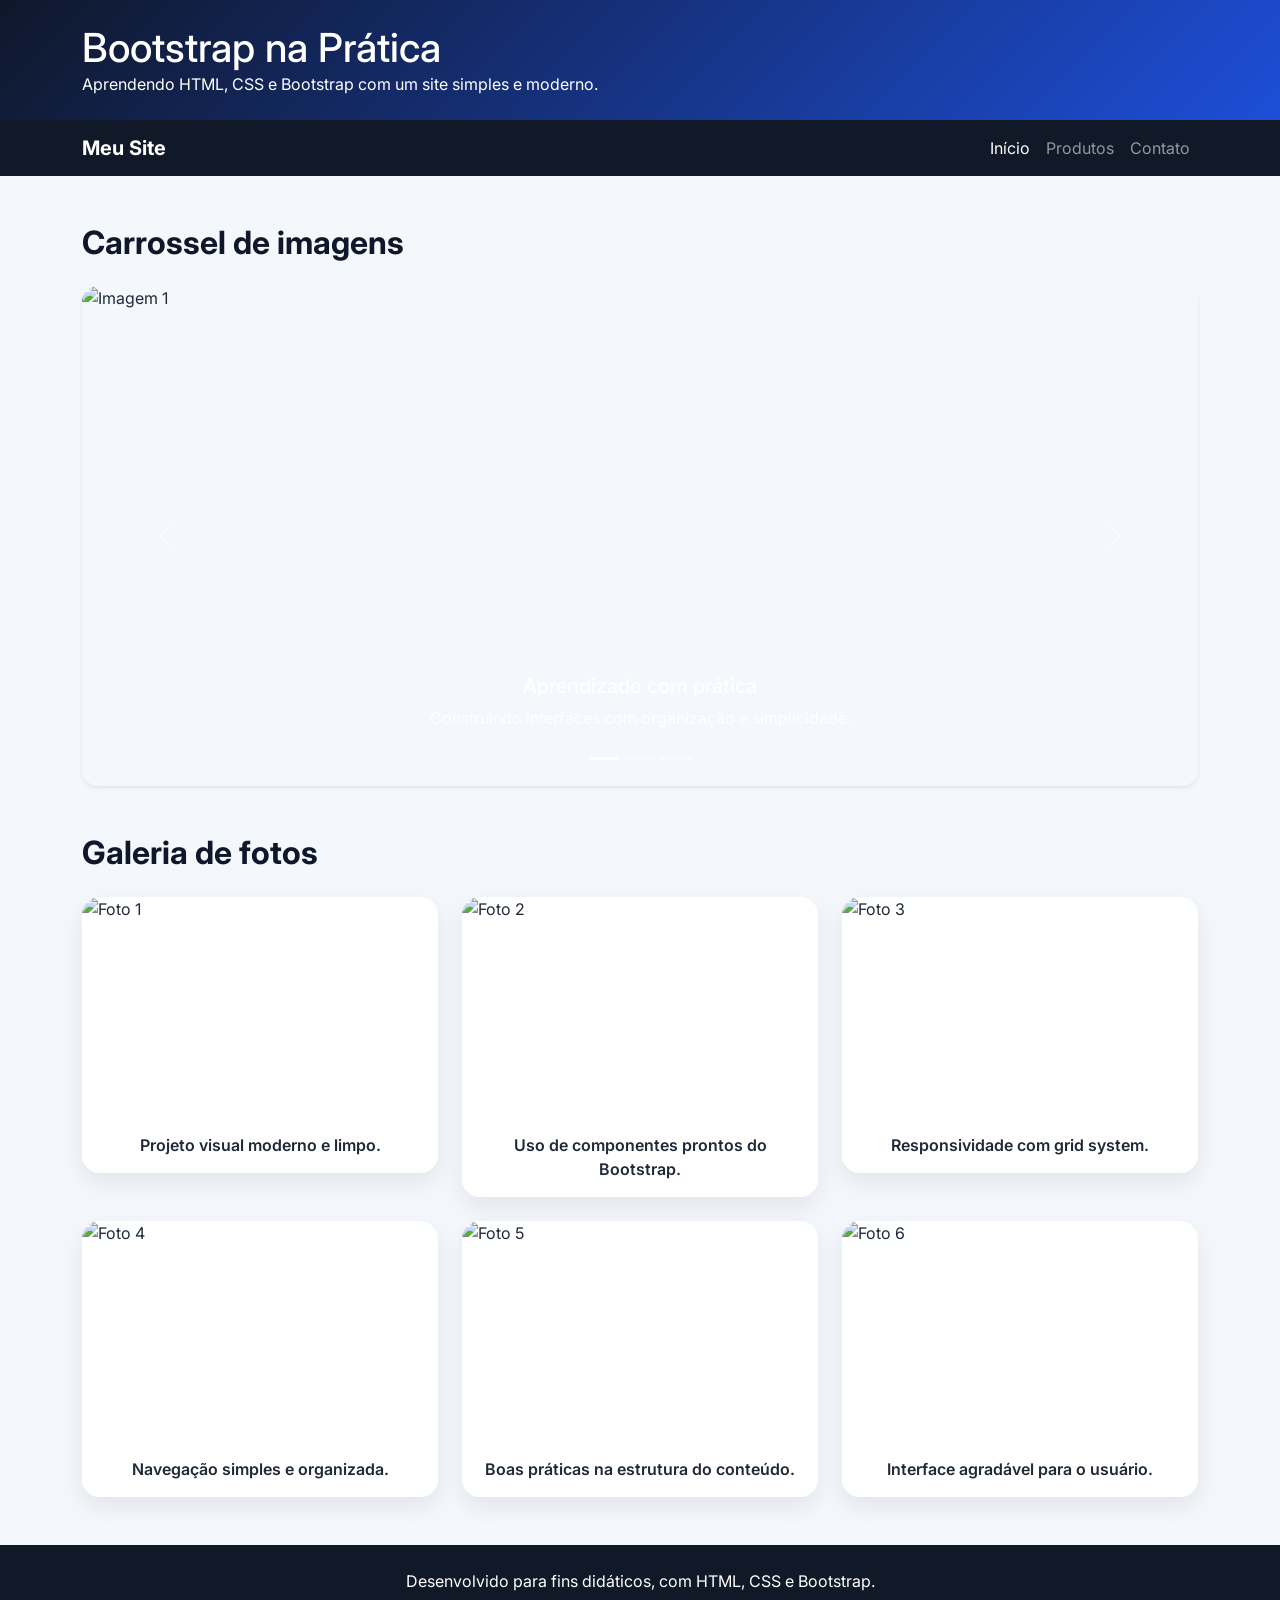
==== index.html @ 5fde9490 "Initial commit: site didático Bootstrap com 3 páginas Site introdutório de HTML/CSS/Bootstrap com: -" ====
<!DOCTYPE html>
<html lang="pt-BR">
<head>
  <meta charset="UTF-8">
  <meta name="viewport" content="width=device-width, initial-scale=1.0">
  <title>Bootstrap na Prática</title>

  <link rel="preconnect" href="https://fonts.googleapis.com">
  <link rel="preconnect" href="https://fonts.gstatic.com" crossorigin>
  <link href="https://fonts.googleapis.com/css2?family=Inter:wght@400;600;700&display=swap" rel="stylesheet">

  <link
    href="https://cdn.jsdelivr.net/npm/bootstrap@5.3.3/dist/css/bootstrap.min.css"
    rel="stylesheet"
  >

  <link rel="stylesheet" href="css/style.css">
</head>
<body>

  <header class="topo">
    <div class="container py-4">
      <h1 class="m-0">Bootstrap na Prática</h1>
      <p class="m-0">Aprendendo HTML, CSS e Bootstrap com um site simples e moderno.</p>
    </div>
  </header>

  <nav class="navbar navbar-expand-lg navbar-dark menu-principal">
    <div class="container">
      <a class="navbar-brand fw-bold" href="index.html">Meu Site</a>

      <button class="navbar-toggler" type="button" data-bs-toggle="collapse" data-bs-target="#menuNavegacao" aria-controls="menuNavegacao" aria-expanded="false" aria-label="Alternar navegação">
        <span class="navbar-toggler-icon"></span>
      </button>

      <div class="collapse navbar-collapse" id="menuNavegacao">
        <ul class="navbar-nav ms-auto">
          <li class="nav-item">
            <a class="nav-link active" href="index.html">Início</a>
          </li>
          <li class="nav-item">
            <a class="nav-link" href="produtos.html">Produtos</a>
          </li>
          <li class="nav-item">
            <a class="nav-link" href="contato.html">Contato</a>
          </li>
        </ul>
      </div>
    </div>
  </nav>

  <main class="container my-5">

    <section class="mb-5">
      <h2 class="titulo-secao mb-4">Carrossel de imagens</h2>

      <div id="carrosselPrincipal" class="carousel slide shadow-sm rounded-4 overflow-hidden" data-bs-ride="carousel">
        <div class="carousel-indicators">
          <button type="button" data-bs-target="#carrosselPrincipal" data-bs-slide-to="0" class="active" aria-current="true" aria-label="Slide 1"></button>
          <button type="button" data-bs-target="#carrosselPrincipal" data-bs-slide-to="1" aria-label="Slide 2"></button>
          <button type="button" data-bs-target="#carrosselPrincipal" data-bs-slide-to="2" aria-label="Slide 3"></button>
        </div>

        <div class="carousel-inner">
          <div class="carousel-item active">
            <img src="https://picsum.photos/id/1018/1600/600" class="d-block w-100 imagem-carrossel" alt="Imagem 1">
            <div class="carousel-caption d-none d-md-block">
              <h5>Aprendizado com prática</h5>
              <p>Construindo interfaces com organização e simplicidade.</p>
            </div>
          </div>

          <div class="carousel-item">
            <img src="https://picsum.photos/id/1015/1600/600" class="d-block w-100 imagem-carrossel" alt="Imagem 2">
            <div class="carousel-caption d-none d-md-block">
              <h5>Layout responsivo</h5>
              <p>O Bootstrap ajuda a adaptar a página a diferentes telas.</p>
            </div>
          </div>

          <div class="carousel-item">
            <img src="https://picsum.photos/id/1043/1600/600" class="d-block w-100 imagem-carrossel" alt="Imagem 3">
            <div class="carousel-caption d-none d-md-block">
              <h5>Interface moderna</h5>
              <p>Um visual bonito, simples e funcional para os alunos.</p>
            </div>
          </div>
        </div>

        <button class="carousel-control-prev" type="button" data-bs-target="#carrosselPrincipal" data-bs-slide="prev">
          <span class="carousel-control-prev-icon" aria-hidden="true"></span>
          <span class="visually-hidden">Anterior</span>
        </button>

        <button class="carousel-control-next" type="button" data-bs-target="#carrosselPrincipal" data-bs-slide="next">
          <span class="carousel-control-next-icon" aria-hidden="true"></span>
          <span class="visually-hidden">Próximo</span>
        </button>
      </div>
    </section>

    <section>
      <h2 class="titulo-secao mb-4">Galeria de fotos</h2>

      <div class="row g-4">
        <div class="col-sm-6 col-lg-4">
          <figure class="card-galeria">
            <img src="https://picsum.photos/id/1/600/400" alt="Foto 1" class="img-fluid">
            <figcaption>Projeto visual moderno e limpo.</figcaption>
          </figure>
        </div>

        <div class="col-sm-6 col-lg-4">
          <figure class="card-galeria">
            <img src="https://picsum.photos/id/10/600/400" alt="Foto 2" class="img-fluid">
            <figcaption>Uso de componentes prontos do Bootstrap.</figcaption>
          </figure>
        </div>

        <div class="col-sm-6 col-lg-4">
          <figure class="card-galeria">
            <img src="https://picsum.photos/id/60/600/400" alt="Foto 3" class="img-fluid">
            <figcaption>Responsividade com grid system.</figcaption>
          </figure>
        </div>

        <div class="col-sm-6 col-lg-4">
          <figure class="card-galeria">
            <img src="https://picsum.photos/id/100/600/400" alt="Foto 4" class="img-fluid">
            <figcaption>Navegação simples e organizada.</figcaption>
          </figure>
        </div>

        <div class="col-sm-6 col-lg-4">
          <figure class="card-galeria">
            <img src="https://picsum.photos/id/200/600/400" alt="Foto 5" class="img-fluid">
            <figcaption>Boas práticas na estrutura do conteúdo.</figcaption>
          </figure>
        </div>

        <div class="col-sm-6 col-lg-4">
          <figure class="card-galeria">
            <img src="https://picsum.photos/id/250/600/400" alt="Foto 6" class="img-fluid">
            <figcaption>Interface agradável para o usuário.</figcaption>
          </figure>
        </div>
      </div>
    </section>

  </main>

  <footer class="rodape">
    <div class="container py-4 text-center">
      <p class="m-0">Desenvolvido para fins didáticos, com HTML, CSS e Bootstrap.</p>
    </div>
  </footer>

  <script src="https://cdn.jsdelivr.net/npm/bootstrap@5.3.3/dist/js/bootstrap.bundle.min.js"></script>
</body>
</html>
---- css/style.css ----
* {
  box-sizing: border-box;
}

body {
  margin: 0;
  font-family: 'Inter', sans-serif;
  background: #f4f7fb;
  color: #1f2937;
}

.topo {
  background: linear-gradient(135deg, #0f172a, #1d4ed8);
  color: #ffffff;
}

.menu-principal {
  background: #111827;
}

.titulo-secao {
  font-weight: 700;
  color: #0f172a;
}

.imagem-carrossel {
  height: 500px;
  object-fit: cover;
}

.card-galeria {
  background: #ffffff;
  border-radius: 18px;
  overflow: hidden;
  box-shadow: 0 10px 25px rgba(15, 23, 42, 0.08);
  transition: transform 0.3s ease, box-shadow 0.3s ease;
  margin: 0;
}

.card-galeria img {
  width: 100%;
  height: 220px;
  object-fit: cover;
  display: block;
}

.card-galeria figcaption {
  padding: 1rem;
  text-align: center;
  font-weight: 600;
  background: #ffffff;
}

.card-galeria:hover {
  transform: translateY(-8px);
  box-shadow: 0 18px 35px rgba(15, 23, 42, 0.14);
}

.tabela-personalizada {
  background: #ffffff;
  border-radius: 16px;
  overflow: hidden;
  box-shadow: 0 10px 25px rgba(15, 23, 42, 0.08);
}

.card-form {
  background: #ffffff;
  border-radius: 20px;
  box-shadow: 0 10px 25px rgba(15, 23, 42, 0.08);
}

.rodape {
  background: #111827;
  color: #ffffff;
  margin-top: 40px;
}

.btn-primary {
  background: #2563eb;
  border: none;
}

.btn-primary:hover {
  background: #1d4ed8;
}

.form-control,
.form-select {
  border-radius: 12px;
  padding: 0.85rem 1rem;
}

@media (max-width: 768px) {
  .imagem-carrossel {
    height: 280px;
  }
}
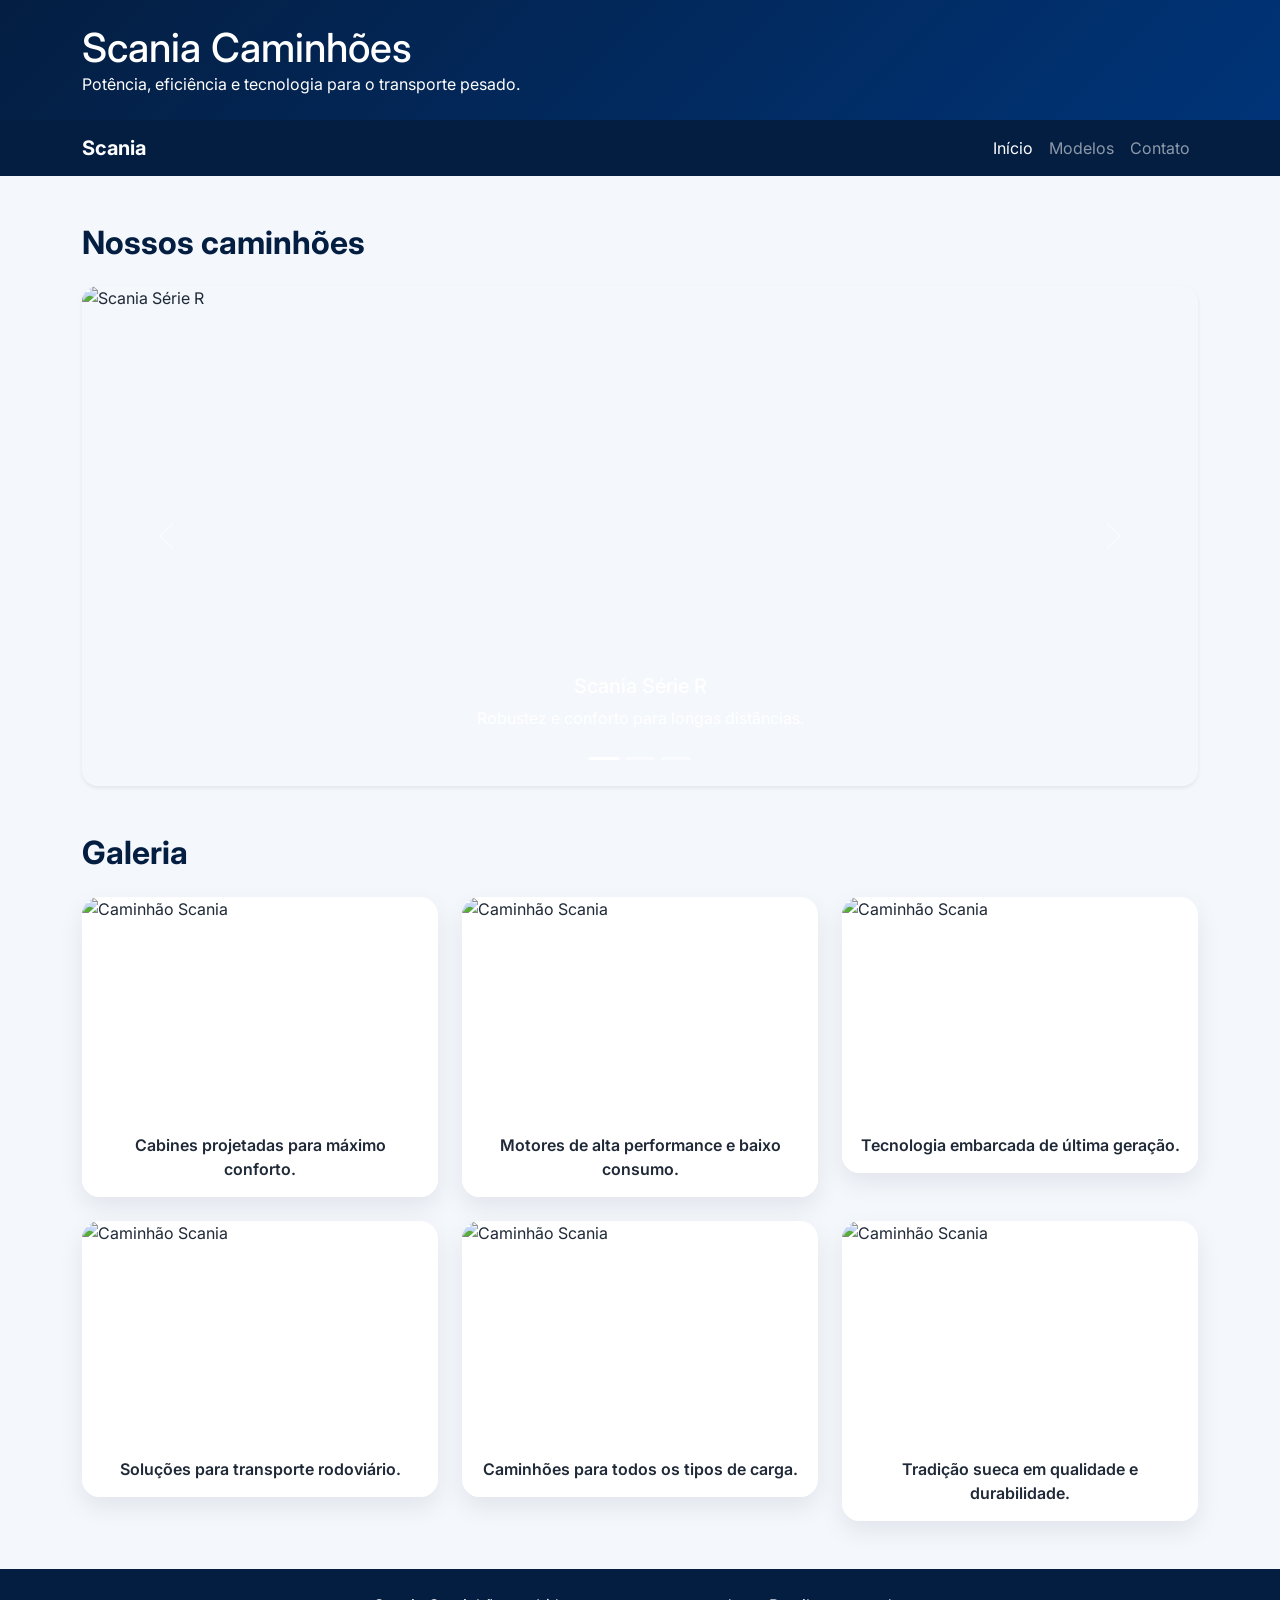
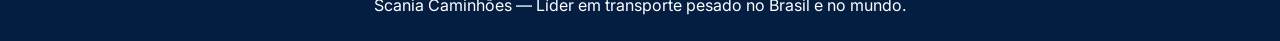
==== commit d984464b: "Adapta site para Scania Caminhões Altera textos, cores e imagens das três páginas para o tema Scania" ====
--- a/index.html
+++ b/index.html
@@ -3,7 +3,7 @@
 <head>
   <meta charset="UTF-8">
   <meta name="viewport" content="width=device-width, initial-scale=1.0">
-  <title>Bootstrap na Prática</title>
+  <title>Scania Caminhões</title>
 
   <link rel="preconnect" href="https://fonts.googleapis.com">
   <link rel="preconnect" href="https://fonts.gstatic.com" crossorigin>
@@ -20,14 +20,14 @@
 
   <header class="topo">
     <div class="container py-4">
-      <h1 class="m-0">Bootstrap na Prática</h1>
-      <p class="m-0">Aprendendo HTML, CSS e Bootstrap com um site simples e moderno.</p>
+      <h1 class="m-0">Scania Caminhões</h1>
+      <p class="m-0">Potência, eficiência e tecnologia para o transporte pesado.</p>
     </div>
   </header>
 
   <nav class="navbar navbar-expand-lg navbar-dark menu-principal">
     <div class="container">
-      <a class="navbar-brand fw-bold" href="index.html">Meu Site</a>
+      <a class="navbar-brand fw-bold" href="index.html">Scania</a>
 
       <button class="navbar-toggler" type="button" data-bs-toggle="collapse" data-bs-target="#menuNavegacao" aria-controls="menuNavegacao" aria-expanded="false" aria-label="Alternar navegação">
         <span class="navbar-toggler-icon"></span>
@@ -39,7 +39,7 @@
             <a class="nav-link active" href="index.html">Início</a>
           </li>
           <li class="nav-item">
-            <a class="nav-link" href="produtos.html">Produtos</a>
+            <a class="nav-link" href="produtos.html">Modelos</a>
           </li>
           <li class="nav-item">
             <a class="nav-link" href="contato.html">Contato</a>
@@ -52,7 +52,7 @@
   <main class="container my-5">
 
     <section class="mb-5">
-      <h2 class="titulo-secao mb-4">Carrossel de imagens</h2>
+      <h2 class="titulo-secao mb-4">Nossos caminhões</h2>
 
       <div id="carrosselPrincipal" class="carousel slide shadow-sm rounded-4 overflow-hidden" data-bs-ride="carousel">
         <div class="carousel-indicators">
@@ -63,26 +63,26 @@
 
         <div class="carousel-inner">
           <div class="carousel-item active">
-            <img src="https://picsum.photos/id/1018/1600/600" class="d-block w-100 imagem-carrossel" alt="Imagem 1">
+            <img src="https://images.unsplash.com/photo-1601584115197-04ecc0da31d7?w=1600&q=80" class="d-block w-100 imagem-carrossel" alt="Scania Série R">
             <div class="carousel-caption d-none d-md-block">
-              <h5>Aprendizado com prática</h5>
-              <p>Construindo interfaces com organização e simplicidade.</p>
+              <h5>Scania Série R</h5>
+              <p>Robustez e conforto para longas distâncias.</p>
             </div>
           </div>
 
           <div class="carousel-item">
-            <img src="https://picsum.photos/id/1015/1600/600" class="d-block w-100 imagem-carrossel" alt="Imagem 2">
+            <img src="https://images.unsplash.com/photo-1586191582151-f73872dfd183?w=1600&q=80" class="d-block w-100 imagem-carrossel" alt="Scania Série S">
             <div class="carousel-caption d-none d-md-block">
-              <h5>Layout responsivo</h5>
-              <p>O Bootstrap ajuda a adaptar a página a diferentes telas.</p>
+              <h5>Scania Série S</h5>
+              <p>O topo de linha em desempenho e tecnologia.</p>
             </div>
           </div>
 
           <div class="carousel-item">
-            <img src="https://picsum.photos/id/1043/1600/600" class="d-block w-100 imagem-carrossel" alt="Imagem 3">
+            <img src="https://images.unsplash.com/photo-1592805144716-feeccccef5ac?w=1600&q=80" class="d-block w-100 imagem-carrossel" alt="Scania Série G">
             <div class="carousel-caption d-none d-md-block">
-              <h5>Interface moderna</h5>
-              <p>Um visual bonito, simples e funcional para os alunos.</p>
+              <h5>Scania Série G</h5>
+              <p>Versatilidade para qualquer tipo de operação.</p>
             </div>
           </div>
         </div>
@@ -100,48 +100,48 @@
     </section>
 
     <section>
-      <h2 class="titulo-secao mb-4">Galeria de fotos</h2>
+      <h2 class="titulo-secao mb-4">Galeria</h2>
 
       <div class="row g-4">
         <div class="col-sm-6 col-lg-4">
           <figure class="card-galeria">
-            <img src="https://picsum.photos/id/1/600/400" alt="Foto 1" class="img-fluid">
-            <figcaption>Projeto visual moderno e limpo.</figcaption>
+            <img src="https://images.unsplash.com/photo-1601584115197-04ecc0da31d7?w=600&q=80" alt="Caminhão Scania" class="img-fluid">
+            <figcaption>Cabines projetadas para máximo conforto.</figcaption>
           </figure>
         </div>
 
         <div class="col-sm-6 col-lg-4">
           <figure class="card-galeria">
-            <img src="https://picsum.photos/id/10/600/400" alt="Foto 2" class="img-fluid">
-            <figcaption>Uso de componentes prontos do Bootstrap.</figcaption>
+            <img src="https://images.unsplash.com/photo-1568733873715-f9c7e2425e90?w=600&q=80" alt="Caminhão Scania" class="img-fluid">
+            <figcaption>Motores de alta performance e baixo consumo.</figcaption>
           </figure>
         </div>
 
         <div class="col-sm-6 col-lg-4">
           <figure class="card-galeria">
-            <img src="https://picsum.photos/id/60/600/400" alt="Foto 3" class="img-fluid">
-            <figcaption>Responsividade com grid system.</figcaption>
+            <img src="https://images.unsplash.com/photo-1519003722824-194d4455a60c?w=600&q=80" alt="Caminhão Scania" class="img-fluid">
+            <figcaption>Tecnologia embarcada de última geração.</figcaption>
           </figure>
         </div>
 
         <div class="col-sm-6 col-lg-4">
           <figure class="card-galeria">
-            <img src="https://picsum.photos/id/100/600/400" alt="Foto 4" class="img-fluid">
-            <figcaption>Navegação simples e organizada.</figcaption>
+            <img src="https://images.unsplash.com/photo-1586191582151-f73872dfd183?w=600&q=80" alt="Caminhão Scania" class="img-fluid">
+            <figcaption>Soluções para transporte rodoviário.</figcaption>
           </figure>
         </div>
 
         <div class="col-sm-6 col-lg-4">
           <figure class="card-galeria">
-            <img src="https://picsum.photos/id/200/600/400" alt="Foto 5" class="img-fluid">
-            <figcaption>Boas práticas na estrutura do conteúdo.</figcaption>
+            <img src="https://images.unsplash.com/photo-1592805144716-feeccccef5ac?w=600&q=80" alt="Caminhão Scania" class="img-fluid">
+            <figcaption>Caminhões para todos os tipos de carga.</figcaption>
           </figure>
         </div>
 
         <div class="col-sm-6 col-lg-4">
           <figure class="card-galeria">
-            <img src="https://picsum.photos/id/250/600/400" alt="Foto 6" class="img-fluid">
-            <figcaption>Interface agradável para o usuário.</figcaption>
+            <img src="https://images.unsplash.com/photo-1611288875785-a4c328d2cf66?w=600&q=80" alt="Caminhão Scania" class="img-fluid">
+            <figcaption>Tradição sueca em qualidade e durabilidade.</figcaption>
           </figure>
         </div>
       </div>
@@ -151,7 +151,7 @@
 
   <footer class="rodape">
     <div class="container py-4 text-center">
-      <p class="m-0">Desenvolvido para fins didáticos, com HTML, CSS e Bootstrap.</p>
+      <p class="m-0">Scania Caminhões — Líder em transporte pesado no Brasil e no mundo.</p>
     </div>
   </footer>
 
--- a/css/style.css
+++ b/css/style.css
@@ -10,17 +10,17 @@
 }
 
 .topo {
-  background: linear-gradient(135deg, #0f172a, #1d4ed8);
+  background: linear-gradient(135deg, #041e42, #003478);
   color: #ffffff;
 }
 
 .menu-principal {
-  background: #111827;
+  background: #041e42;
 }
 
 .titulo-secao {
   font-weight: 700;
-  color: #0f172a;
+  color: #041e42;
 }
 
 .imagem-carrossel {
@@ -32,7 +32,7 @@
   background: #ffffff;
   border-radius: 18px;
   overflow: hidden;
-  box-shadow: 0 10px 25px rgba(15, 23, 42, 0.08);
+  box-shadow: 0 10px 25px rgba(4, 30, 66, 0.08);
   transition: transform 0.3s ease, box-shadow 0.3s ease;
   margin: 0;
 }
@@ -53,35 +53,35 @@
 
 .card-galeria:hover {
   transform: translateY(-8px);
-  box-shadow: 0 18px 35px rgba(15, 23, 42, 0.14);
+  box-shadow: 0 18px 35px rgba(4, 30, 66, 0.18);
 }
 
 .tabela-personalizada {
   background: #ffffff;
   border-radius: 16px;
   overflow: hidden;
-  box-shadow: 0 10px 25px rgba(15, 23, 42, 0.08);
+  box-shadow: 0 10px 25px rgba(4, 30, 66, 0.08);
 }
 
 .card-form {
   background: #ffffff;
   border-radius: 20px;
-  box-shadow: 0 10px 25px rgba(15, 23, 42, 0.08);
+  box-shadow: 0 10px 25px rgba(4, 30, 66, 0.08);
 }
 
 .rodape {
-  background: #111827;
+  background: #041e42;
   color: #ffffff;
   margin-top: 40px;
 }
 
 .btn-primary {
-  background: #2563eb;
+  background: #003478;
   border: none;
 }
 
 .btn-primary:hover {
-  background: #1d4ed8;
+  background: #041e42;
 }
 
 .form-control,
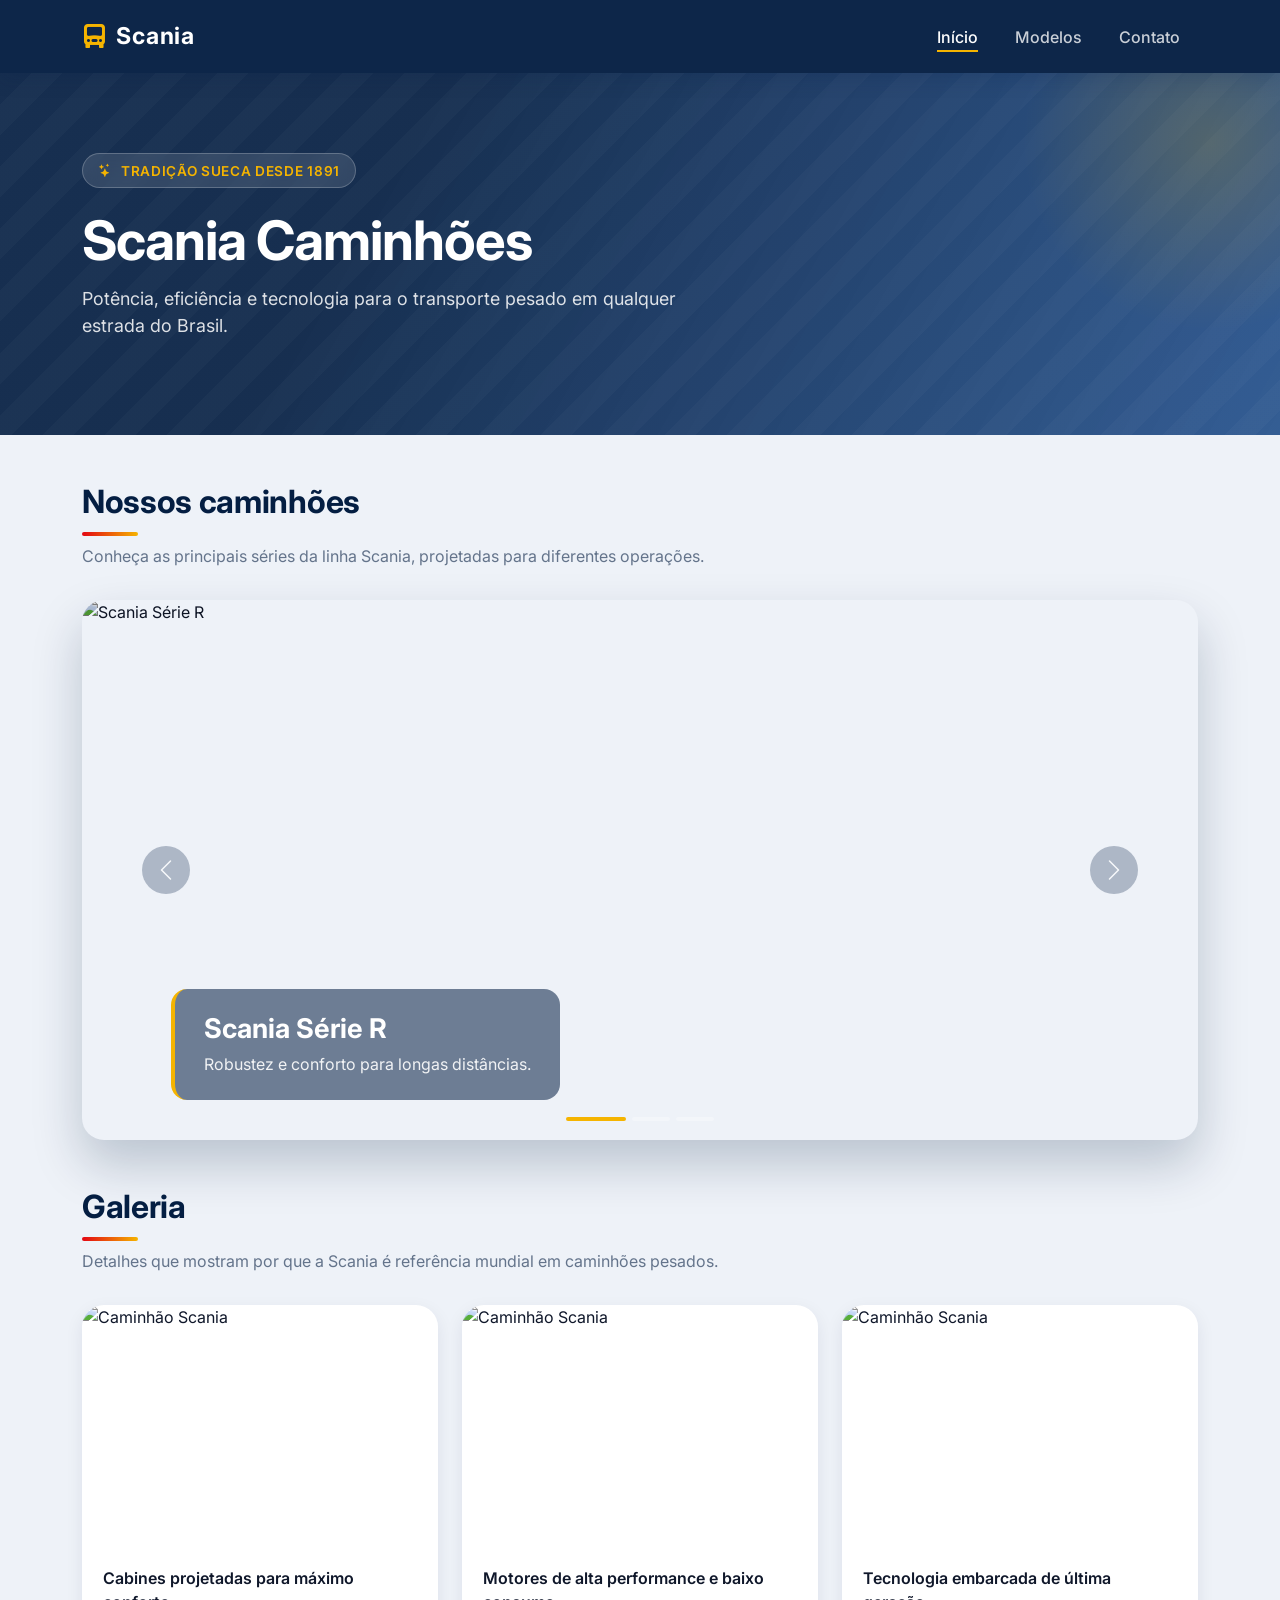
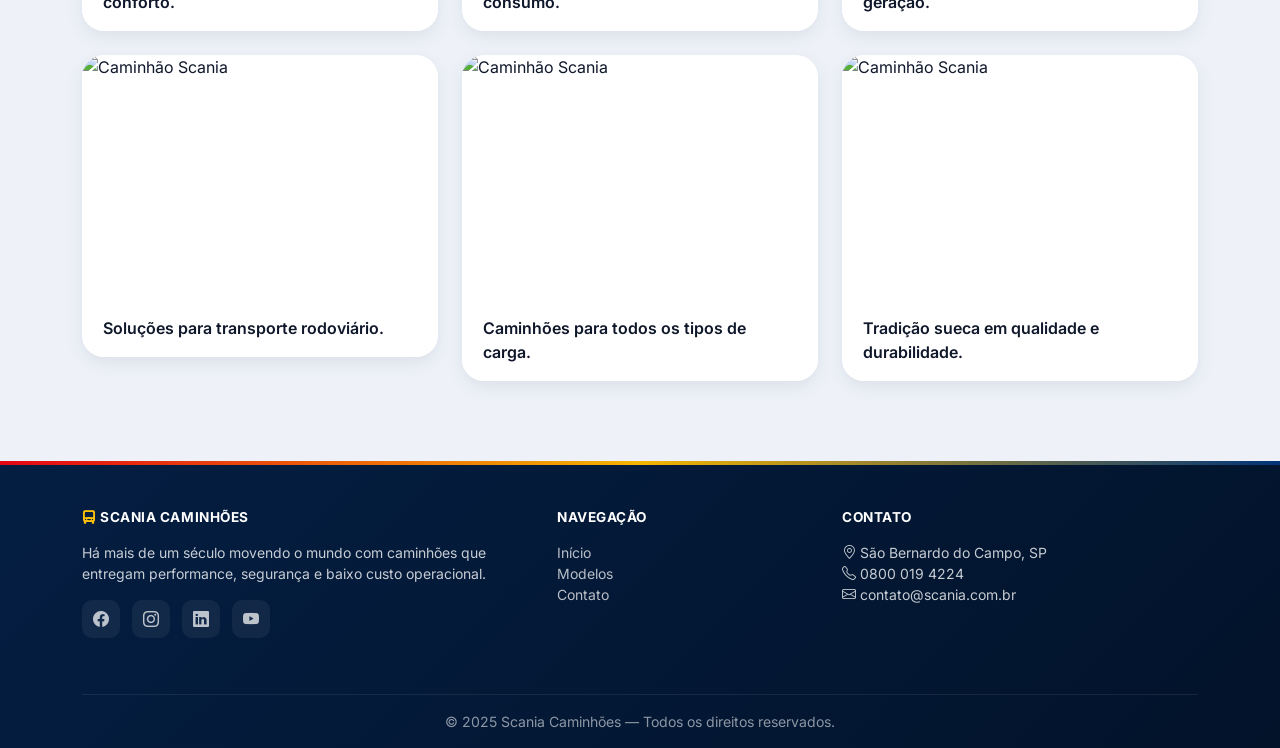
==== commit 93018048: "Estiliza site com visual mais moderno e interativo - Hero com imagem de fundo, gradiente, padrão dia" ====
--- a/index.html
+++ b/index.html
@@ -7,27 +7,26 @@
 
   <link rel="preconnect" href="https://fonts.googleapis.com">
   <link rel="preconnect" href="https://fonts.gstatic.com" crossorigin>
-  <link href="https://fonts.googleapis.com/css2?family=Inter:wght@400;600;700&display=swap" rel="stylesheet">
+  <link href="https://fonts.googleapis.com/css2?family=Inter:wght@400;500;600;700&display=swap" rel="stylesheet">
 
   <link
     href="https://cdn.jsdelivr.net/npm/bootstrap@5.3.3/dist/css/bootstrap.min.css"
     rel="stylesheet"
   >
+  <link
+    rel="stylesheet"
+    href="https://cdn.jsdelivr.net/npm/bootstrap-icons@1.11.3/font/bootstrap-icons.css"
+  >
 
   <link rel="stylesheet" href="css/style.css">
 </head>
 <body>
 
-  <header class="topo">
-    <div class="container py-4">
-      <h1 class="m-0">Scania Caminhões</h1>
-      <p class="m-0">Potência, eficiência e tecnologia para o transporte pesado.</p>
-    </div>
-  </header>
-
-  <nav class="navbar navbar-expand-lg navbar-dark menu-principal">
+  <nav class="navbar navbar-expand-lg navbar-dark menu-principal sticky-top">
     <div class="container">
-      <a class="navbar-brand fw-bold" href="index.html">Scania</a>
+      <a class="navbar-brand fw-bold" href="index.html">
+        <i class="bi bi-truck-front-fill"></i> Scania
+      </a>
 
       <button class="navbar-toggler" type="button" data-bs-toggle="collapse" data-bs-target="#menuNavegacao" aria-controls="menuNavegacao" aria-expanded="false" aria-label="Alternar navegação">
         <span class="navbar-toggler-icon"></span>
@@ -49,12 +48,23 @@
     </div>
   </nav>
 
+  <header class="topo">
+    <div class="container">
+      <span class="badge-line">
+        <i class="bi bi-stars"></i> Tradição sueca desde 1891
+      </span>
+      <h1 class="m-0">Scania Caminhões</h1>
+      <p class="m-0">Potência, eficiência e tecnologia para o transporte pesado em qualquer estrada do Brasil.</p>
+    </div>
+  </header>
+
   <main class="container my-5">
 
-    <section class="mb-5">
-      <h2 class="titulo-secao mb-4">Nossos caminhões</h2>
-
-      <div id="carrosselPrincipal" class="carousel slide shadow-sm rounded-4 overflow-hidden" data-bs-ride="carousel">
+    <section class="mb-5 reveal">
+      <h2 class="titulo-secao mb-2">Nossos caminhões</h2>
+      <p class="subtitulo">Conheça as principais séries da linha Scania, projetadas para diferentes operações.</p>
+
+      <div id="carrosselPrincipal" class="carousel slide overflow-hidden" data-bs-ride="carousel">
         <div class="carousel-indicators">
           <button type="button" data-bs-target="#carrosselPrincipal" data-bs-slide-to="0" class="active" aria-current="true" aria-label="Slide 1"></button>
           <button type="button" data-bs-target="#carrosselPrincipal" data-bs-slide-to="1" aria-label="Slide 2"></button>
@@ -99,48 +109,67 @@
       </div>
     </section>
 
-    <section>
-      <h2 class="titulo-secao mb-4">Galeria</h2>
+    <section class="reveal">
+      <h2 class="titulo-secao mb-2">Galeria</h2>
+      <p class="subtitulo">Detalhes que mostram por que a Scania é referência mundial em caminhões pesados.</p>
 
       <div class="row g-4">
         <div class="col-sm-6 col-lg-4">
           <figure class="card-galeria">
-            <img src="https://images.unsplash.com/photo-1601584115197-04ecc0da31d7?w=600&q=80" alt="Caminhão Scania" class="img-fluid">
+            <div class="img-wrap">
+              <img src="https://images.unsplash.com/photo-1601584115197-04ecc0da31d7?w=600&q=80" alt="Caminhão Scania">
+              <div class="overlay"><span>Ver detalhes <i class="bi bi-arrow-right"></i></span></div>
+            </div>
             <figcaption>Cabines projetadas para máximo conforto.</figcaption>
           </figure>
         </div>
 
         <div class="col-sm-6 col-lg-4">
           <figure class="card-galeria">
-            <img src="https://images.unsplash.com/photo-1568733873715-f9c7e2425e90?w=600&q=80" alt="Caminhão Scania" class="img-fluid">
+            <div class="img-wrap">
+              <img src="https://images.unsplash.com/photo-1568733873715-f9c7e2425e90?w=600&q=80" alt="Caminhão Scania">
+              <div class="overlay"><span>Ver detalhes <i class="bi bi-arrow-right"></i></span></div>
+            </div>
             <figcaption>Motores de alta performance e baixo consumo.</figcaption>
           </figure>
         </div>
 
         <div class="col-sm-6 col-lg-4">
           <figure class="card-galeria">
-            <img src="https://images.unsplash.com/photo-1519003722824-194d4455a60c?w=600&q=80" alt="Caminhão Scania" class="img-fluid">
+            <div class="img-wrap">
+              <img src="https://images.unsplash.com/photo-1519003722824-194d4455a60c?w=600&q=80" alt="Caminhão Scania">
+              <div class="overlay"><span>Ver detalhes <i class="bi bi-arrow-right"></i></span></div>
+            </div>
             <figcaption>Tecnologia embarcada de última geração.</figcaption>
           </figure>
         </div>
 
         <div class="col-sm-6 col-lg-4">
           <figure class="card-galeria">
-            <img src="https://images.unsplash.com/photo-1586191582151-f73872dfd183?w=600&q=80" alt="Caminhão Scania" class="img-fluid">
+            <div class="img-wrap">
+              <img src="https://images.unsplash.com/photo-1586191582151-f73872dfd183?w=600&q=80" alt="Caminhão Scania">
+              <div class="overlay"><span>Ver detalhes <i class="bi bi-arrow-right"></i></span></div>
+            </div>
             <figcaption>Soluções para transporte rodoviário.</figcaption>
           </figure>
         </div>
 
         <div class="col-sm-6 col-lg-4">
           <figure class="card-galeria">
-            <img src="https://images.unsplash.com/photo-1592805144716-feeccccef5ac?w=600&q=80" alt="Caminhão Scania" class="img-fluid">
+            <div class="img-wrap">
+              <img src="https://images.unsplash.com/photo-1592805144716-feeccccef5ac?w=600&q=80" alt="Caminhão Scania">
+              <div class="overlay"><span>Ver detalhes <i class="bi bi-arrow-right"></i></span></div>
+            </div>
             <figcaption>Caminhões para todos os tipos de carga.</figcaption>
           </figure>
         </div>
 
         <div class="col-sm-6 col-lg-4">
           <figure class="card-galeria">
-            <img src="https://images.unsplash.com/photo-1611288875785-a4c328d2cf66?w=600&q=80" alt="Caminhão Scania" class="img-fluid">
+            <div class="img-wrap">
+              <img src="https://images.unsplash.com/photo-1611288875785-a4c328d2cf66?w=600&q=80" alt="Caminhão Scania">
+              <div class="overlay"><span>Ver detalhes <i class="bi bi-arrow-right"></i></span></div>
+            </div>
             <figcaption>Tradição sueca em qualidade e durabilidade.</figcaption>
           </figure>
         </div>
@@ -150,8 +179,38 @@
   </main>
 
   <footer class="rodape">
-    <div class="container py-4 text-center">
-      <p class="m-0">Scania Caminhões — Líder em transporte pesado no Brasil e no mundo.</p>
+    <div class="container">
+      <div class="row g-4 pb-3">
+        <div class="col-md-5">
+          <h6><i class="bi bi-truck-front-fill text-warning"></i> Scania Caminhões</h6>
+          <p class="small">Há mais de um século movendo o mundo com caminhões que entregam performance, segurança e baixo custo operacional.</p>
+          <div class="social mt-3">
+            <a href="#" aria-label="Facebook"><i class="bi bi-facebook"></i></a>
+            <a href="#" aria-label="Instagram"><i class="bi bi-instagram"></i></a>
+            <a href="#" aria-label="LinkedIn"><i class="bi bi-linkedin"></i></a>
+            <a href="#" aria-label="YouTube"><i class="bi bi-youtube"></i></a>
+          </div>
+        </div>
+        <div class="col-6 col-md-3">
+          <h6>Navegação</h6>
+          <ul class="list-unstyled small">
+            <li><a href="index.html">Início</a></li>
+            <li><a href="produtos.html">Modelos</a></li>
+            <li><a href="contato.html">Contato</a></li>
+          </ul>
+        </div>
+        <div class="col-6 col-md-4">
+          <h6>Contato</h6>
+          <ul class="list-unstyled small">
+            <li><i class="bi bi-geo-alt"></i> São Bernardo do Campo, SP</li>
+            <li><i class="bi bi-telephone"></i> 0800 019 4224</li>
+            <li><i class="bi bi-envelope"></i> contato@scania.com.br</li>
+          </ul>
+        </div>
+      </div>
+      <div class="rodape-base">
+        © 2025 Scania Caminhões — Todos os direitos reservados.
+      </div>
     </div>
   </footer>
 
--- a/css/style.css
+++ b/css/style.css
@@ -1,97 +1,657 @@
+:root {
+  --scania-deep: #041e42;
+  --scania-blue: #003478;
+  --scania-light: #1e5fbb;
+  --scania-red: #e30613;
+  --scania-gold: #f5b400;
+  --bg-soft: #eef2f8;
+  --text-dark: #0f172a;
+  --text-muted: #64748b;
+  --white: #ffffff;
+  --shadow-sm: 0 6px 18px rgba(4, 30, 66, 0.08);
+  --shadow-md: 0 14px 32px rgba(4, 30, 66, 0.12);
+  --shadow-lg: 0 24px 50px rgba(4, 30, 66, 0.22);
+  --radius-md: 16px;
+  --radius-lg: 22px;
+  --transition: 0.35s cubic-bezier(0.22, 0.61, 0.36, 1);
+}
+
 * {
   box-sizing: border-box;
+}
+
+html {
+  scroll-behavior: smooth;
 }
 
 body {
   margin: 0;
   font-family: 'Inter', sans-serif;
-  background: #f4f7fb;
-  color: #1f2937;
-}
-
+  background: var(--bg-soft);
+  color: var(--text-dark);
+  -webkit-font-smoothing: antialiased;
+  overflow-x: hidden;
+}
+
+::selection {
+  background: var(--scania-blue);
+  color: var(--white);
+}
+
+::-webkit-scrollbar {
+  width: 10px;
+}
+::-webkit-scrollbar-track {
+  background: #dde6f1;
+}
+::-webkit-scrollbar-thumb {
+  background: linear-gradient(180deg, var(--scania-blue), var(--scania-deep));
+  border-radius: 10px;
+}
+::-webkit-scrollbar-thumb:hover {
+  background: var(--scania-deep);
+}
+
+/* ============ HERO / TOPO ============ */
 .topo {
-  background: linear-gradient(135deg, #041e42, #003478);
-  color: #ffffff;
-}
-
+  position: relative;
+  color: var(--white);
+  padding: 5rem 0 6rem;
+  background:
+    linear-gradient(120deg, rgba(4, 30, 66, 0.92) 30%, rgba(0, 52, 120, 0.78) 100%),
+    url('https://images.unsplash.com/photo-1601584115197-04ecc0da31d7?w=1800&q=80') center/cover no-repeat;
+  overflow: hidden;
+  isolation: isolate;
+}
+
+.topo::before {
+  content: "";
+  position: absolute;
+  inset: 0;
+  background:
+    repeating-linear-gradient(
+      135deg,
+      transparent 0 22px,
+      rgba(255, 255, 255, 0.025) 22px 44px
+    );
+  z-index: -1;
+}
+
+.topo::after {
+  content: "";
+  position: absolute;
+  right: -120px;
+  top: -120px;
+  width: 380px;
+  height: 380px;
+  background: radial-gradient(circle, rgba(245, 180, 0, 0.18), transparent 70%);
+  border-radius: 50%;
+  z-index: -1;
+}
+
+.topo .container {
+  position: relative;
+  z-index: 1;
+}
+
+.topo h1 {
+  font-size: clamp(2rem, 4.5vw, 3.4rem);
+  font-weight: 700;
+  letter-spacing: -0.02em;
+  margin-bottom: 0.75rem !important;
+  animation: fadeUp 0.8s var(--transition) both;
+}
+
+.topo p {
+  font-size: clamp(1rem, 1.4vw, 1.2rem);
+  color: rgba(255, 255, 255, 0.85);
+  max-width: 600px;
+  animation: fadeUp 0.8s 0.15s var(--transition) both;
+}
+
+.topo .badge-line {
+  display: inline-flex;
+  align-items: center;
+  gap: 0.5rem;
+  background: rgba(255, 255, 255, 0.12);
+  border: 1px solid rgba(255, 255, 255, 0.22);
+  backdrop-filter: blur(8px);
+  padding: 0.4rem 0.95rem;
+  border-radius: 999px;
+  font-size: 0.85rem;
+  font-weight: 600;
+  letter-spacing: 0.05em;
+  text-transform: uppercase;
+  color: var(--scania-gold);
+  margin-bottom: 1.25rem;
+  animation: fadeUp 0.8s var(--transition) both;
+}
+
+.topo .badge-line i {
+  color: var(--scania-gold);
+}
+
+/* ============ NAVBAR ============ */
 .menu-principal {
-  background: #041e42;
+  background: rgba(4, 30, 66, 0.96);
+  backdrop-filter: blur(10px);
+  box-shadow: 0 4px 20px rgba(4, 30, 66, 0.18);
+  padding: 0.85rem 0;
+  transition: background var(--transition), box-shadow var(--transition);
+}
+
+.menu-principal .navbar-brand {
+  font-size: 1.45rem;
+  letter-spacing: 0.04em;
+  display: inline-flex;
+  align-items: center;
+  gap: 0.55rem;
+  color: var(--white);
+}
+
+.menu-principal .navbar-brand i {
+  color: var(--scania-gold);
+  font-size: 1.5rem;
+}
+
+.menu-principal .nav-link {
+  position: relative;
+  color: rgba(255, 255, 255, 0.78) !important;
+  font-weight: 500;
+  padding: 0.5rem 1rem !important;
+  margin: 0 0.15rem;
+  transition: color var(--transition);
+}
+
+.menu-principal .nav-link::after {
+  content: "";
+  position: absolute;
+  left: 1rem;
+  right: 1rem;
+  bottom: 0.3rem;
+  height: 2px;
+  background: var(--scania-gold);
+  transform: scaleX(0);
+  transform-origin: left;
+  transition: transform var(--transition);
+}
+
+.menu-principal .nav-link:hover,
+.menu-principal .nav-link.active {
+  color: var(--white) !important;
+}
+
+.menu-principal .nav-link:hover::after,
+.menu-principal .nav-link.active::after {
+  transform: scaleX(1);
+}
+
+/* ============ SEÇÕES ============ */
+main {
+  position: relative;
 }
 
 .titulo-secao {
   font-weight: 700;
-  color: #041e42;
+  color: var(--scania-deep);
+  font-size: clamp(1.6rem, 2.5vw, 2.1rem);
+  position: relative;
+  display: inline-block;
+  letter-spacing: -0.01em;
+}
+
+.titulo-secao::after {
+  content: "";
+  display: block;
+  width: 56px;
+  height: 4px;
+  border-radius: 2px;
+  margin-top: 0.65rem;
+  background: linear-gradient(90deg, var(--scania-red), var(--scania-gold));
+}
+
+.subtitulo {
+  color: var(--text-muted);
+  font-size: 1rem;
+  max-width: 640px;
+  margin-bottom: 2rem;
+}
+
+/* ============ CARROSSEL ============ */
+#carrosselPrincipal {
+  border-radius: var(--radius-lg);
+  box-shadow: var(--shadow-lg);
 }
 
 .imagem-carrossel {
-  height: 500px;
+  height: 540px;
   object-fit: cover;
-}
-
+  filter: brightness(0.85);
+}
+
+.carousel-caption {
+  text-align: left;
+  left: 8%;
+  right: auto;
+  bottom: 2.5rem;
+  padding: 1.5rem 1.8rem;
+  background: rgba(4, 30, 66, 0.55);
+  backdrop-filter: blur(14px);
+  border-radius: var(--radius-md);
+  max-width: 480px;
+  border-left: 4px solid var(--scania-gold);
+  animation: slideInLeft 0.7s var(--transition) both;
+}
+
+.carousel-caption h5 {
+  font-size: 1.7rem;
+  font-weight: 700;
+  margin-bottom: 0.4rem;
+}
+
+.carousel-caption p {
+  margin: 0;
+  color: rgba(255, 255, 255, 0.9);
+}
+
+.carousel-indicators {
+  margin-bottom: 1.2rem;
+}
+
+.carousel-indicators button {
+  width: 38px !important;
+  height: 4px !important;
+  border-radius: 4px;
+  background: rgba(255, 255, 255, 0.6) !important;
+  border: none !important;
+  transition: background var(--transition), width var(--transition);
+}
+
+.carousel-indicators button.active {
+  background: var(--scania-gold) !important;
+  width: 60px !important;
+}
+
+.carousel-control-prev-icon,
+.carousel-control-next-icon {
+  background-color: rgba(4, 30, 66, 0.55);
+  border-radius: 50%;
+  padding: 1.5rem;
+  background-size: 50% 50%;
+  transition: background var(--transition);
+}
+
+.carousel-control-prev:hover .carousel-control-prev-icon,
+.carousel-control-next:hover .carousel-control-next-icon {
+  background-color: var(--scania-gold);
+}
+
+/* ============ GALERIA ============ */
 .card-galeria {
-  background: #ffffff;
-  border-radius: 18px;
+  position: relative;
+  background: var(--white);
+  border-radius: var(--radius-lg);
   overflow: hidden;
-  box-shadow: 0 10px 25px rgba(4, 30, 66, 0.08);
-  transition: transform 0.3s ease, box-shadow 0.3s ease;
+  box-shadow: var(--shadow-sm);
+  transition: transform var(--transition), box-shadow var(--transition);
   margin: 0;
+  cursor: pointer;
+}
+
+.card-galeria .img-wrap {
+  position: relative;
+  overflow: hidden;
+  height: 240px;
 }
 
 .card-galeria img {
   width: 100%;
-  height: 220px;
+  height: 100%;
   object-fit: cover;
   display: block;
+  transition: transform 0.8s var(--transition);
+}
+
+.card-galeria .overlay {
+  position: absolute;
+  inset: 0;
+  display: flex;
+  align-items: flex-end;
+  justify-content: flex-start;
+  padding: 1.2rem;
+  background: linear-gradient(0deg, rgba(4, 30, 66, 0.85) 0%, rgba(4, 30, 66, 0) 60%);
+  opacity: 0;
+  transition: opacity var(--transition);
+}
+
+.card-galeria .overlay span {
+  color: var(--white);
+  font-weight: 600;
+  font-size: 0.95rem;
+  display: inline-flex;
+  align-items: center;
+  gap: 0.4rem;
+  transform: translateY(10px);
+  transition: transform var(--transition);
 }
 
 .card-galeria figcaption {
-  padding: 1rem;
-  text-align: center;
-  font-weight: 600;
-  background: #ffffff;
+  padding: 1.1rem 1.3rem;
+  font-weight: 600;
+  background: var(--white);
+  color: var(--text-dark);
+  border-top: 3px solid transparent;
+  transition: border-color var(--transition), color var(--transition);
 }
 
 .card-galeria:hover {
-  transform: translateY(-8px);
-  box-shadow: 0 18px 35px rgba(4, 30, 66, 0.18);
-}
-
+  transform: translateY(-10px);
+  box-shadow: var(--shadow-md);
+}
+
+.card-galeria:hover img {
+  transform: scale(1.12);
+}
+
+.card-galeria:hover .overlay {
+  opacity: 1;
+}
+
+.card-galeria:hover .overlay span {
+  transform: translateY(0);
+}
+
+.card-galeria:hover figcaption {
+  border-color: var(--scania-gold);
+  color: var(--scania-deep);
+}
+
+/* ============ TABELA ============ */
 .tabela-personalizada {
-  background: #ffffff;
-  border-radius: 16px;
+  background: var(--white);
+  border-radius: var(--radius-lg);
   overflow: hidden;
-  box-shadow: 0 10px 25px rgba(4, 30, 66, 0.08);
-}
-
+  box-shadow: var(--shadow-md);
+  margin-bottom: 0;
+}
+
+.tabela-personalizada thead {
+  background: linear-gradient(135deg, var(--scania-deep), var(--scania-blue));
+  color: var(--white);
+}
+
+.tabela-personalizada thead th {
+  border: none !important;
+  padding: 1.1rem 1.25rem;
+  font-weight: 600;
+  font-size: 0.85rem;
+  text-transform: uppercase;
+  letter-spacing: 0.08em;
+}
+
+.tabela-personalizada tbody td {
+  padding: 1rem 1.25rem;
+  vertical-align: middle;
+  border-color: #e6ecf5;
+}
+
+.tabela-personalizada tbody tr {
+  transition: background var(--transition);
+}
+
+.tabela-personalizada tbody tr:hover {
+  background: #f2f6fc !important;
+}
+
+.tabela-personalizada tbody tr td:first-child {
+  font-weight: 700;
+  color: var(--scania-blue);
+}
+
+.tabela-personalizada tbody tr td:nth-child(2) {
+  font-weight: 600;
+}
+
+.badge-categoria {
+  display: inline-block;
+  padding: 0.35rem 0.85rem;
+  border-radius: 999px;
+  font-size: 0.78rem;
+  font-weight: 600;
+  letter-spacing: 0.02em;
+}
+
+.badge-categoria.extra { background: #ffe9ea; color: var(--scania-red); }
+.badge-categoria.semi  { background: #e6efff; color: var(--scania-blue); }
+.badge-categoria.medio { background: #fff5d6; color: #8a6500; }
+
+.estoque-pill {
+  display: inline-block;
+  background: #e8f6ee;
+  color: #1e7d3b;
+  padding: 0.25rem 0.7rem;
+  border-radius: 8px;
+  font-weight: 600;
+  font-size: 0.9rem;
+}
+
+.estoque-pill.baixo { background: #fde8e8; color: #b42323; }
+
+/* ============ FORMULÁRIO ============ */
 .card-form {
-  background: #ffffff;
-  border-radius: 20px;
-  box-shadow: 0 10px 25px rgba(4, 30, 66, 0.08);
-}
-
-.rodape {
-  background: #041e42;
-  color: #ffffff;
-  margin-top: 40px;
-}
-
-.btn-primary {
-  background: #003478;
-  border: none;
-}
-
-.btn-primary:hover {
-  background: #041e42;
+  background: var(--white);
+  border-radius: var(--radius-lg);
+  box-shadow: var(--shadow-md);
+  border-top: 5px solid var(--scania-blue);
+  position: relative;
+  overflow: hidden;
+}
+
+.card-form::before {
+  content: "";
+  position: absolute;
+  top: -60px;
+  right: -60px;
+  width: 200px;
+  height: 200px;
+  background: radial-gradient(circle, rgba(245, 180, 0, 0.18), transparent 70%);
+  border-radius: 50%;
+}
+
+.form-floating > label {
+  color: var(--text-muted);
 }
 
 .form-control,
 .form-select {
   border-radius: 12px;
-  padding: 0.85rem 1rem;
-}
-
+  padding: 0.95rem 1rem;
+  border: 1.5px solid #dde4ee;
+  transition: border-color var(--transition), box-shadow var(--transition);
+}
+
+.form-control:focus,
+.form-select:focus {
+  border-color: var(--scania-blue);
+  box-shadow: 0 0 0 4px rgba(0, 52, 120, 0.12);
+}
+
+.form-check-input:checked {
+  background-color: var(--scania-blue);
+  border-color: var(--scania-blue);
+}
+
+.btn-primary {
+  background: linear-gradient(135deg, var(--scania-blue), var(--scania-deep));
+  border: none;
+  padding: 0.85rem 2rem;
+  font-weight: 600;
+  letter-spacing: 0.03em;
+  border-radius: 12px;
+  position: relative;
+  overflow: hidden;
+  transition: transform var(--transition), box-shadow var(--transition);
+  box-shadow: 0 8px 20px rgba(0, 52, 120, 0.28);
+}
+
+.btn-primary::before {
+  content: "";
+  position: absolute;
+  top: 0;
+  left: -120%;
+  width: 100%;
+  height: 100%;
+  background: linear-gradient(120deg, transparent, rgba(255, 255, 255, 0.35), transparent);
+  transition: left 0.7s ease;
+}
+
+.btn-primary:hover {
+  transform: translateY(-2px);
+  box-shadow: 0 14px 30px rgba(0, 52, 120, 0.35);
+  background: linear-gradient(135deg, var(--scania-deep), var(--scania-blue));
+}
+
+.btn-primary:hover::before {
+  left: 120%;
+}
+
+.btn-primary i {
+  margin-left: 0.4rem;
+}
+
+/* ============ INFO CARDS (contato) ============ */
+.info-card {
+  background: var(--white);
+  border-radius: var(--radius-md);
+  padding: 1.25rem 1.3rem;
+  box-shadow: var(--shadow-sm);
+  display: flex;
+  align-items: center;
+  gap: 0.9rem;
+  transition: transform var(--transition), box-shadow var(--transition);
+  height: 100%;
+}
+
+.info-card:hover {
+  transform: translateY(-4px);
+  box-shadow: var(--shadow-md);
+}
+
+.info-card .icon {
+  width: 48px;
+  height: 48px;
+  border-radius: 12px;
+  background: linear-gradient(135deg, var(--scania-blue), var(--scania-deep));
+  color: var(--white);
+  display: grid;
+  place-items: center;
+  font-size: 1.3rem;
+  flex-shrink: 0;
+}
+
+.info-card h6 {
+  margin: 0;
+  font-size: 0.78rem;
+  text-transform: uppercase;
+  letter-spacing: 0.08em;
+  color: var(--text-muted);
+}
+
+.info-card p {
+  margin: 0;
+  font-weight: 600;
+  color: var(--text-dark);
+}
+
+/* ============ RODAPÉ ============ */
+.rodape {
+  background: linear-gradient(135deg, var(--scania-deep), #02132a);
+  color: rgba(255, 255, 255, 0.78);
+  margin-top: 80px;
+  padding-top: 3rem;
+  position: relative;
+}
+
+.rodape::before {
+  content: "";
+  display: block;
+  height: 4px;
+  background: linear-gradient(90deg, var(--scania-red), var(--scania-gold), var(--scania-blue));
+  position: absolute;
+  top: 0;
+  left: 0;
+  right: 0;
+}
+
+.rodape h6 {
+  color: var(--white);
+  font-weight: 700;
+  letter-spacing: 0.04em;
+  text-transform: uppercase;
+  font-size: 0.85rem;
+  margin-bottom: 1rem;
+}
+
+.rodape a {
+  color: rgba(255, 255, 255, 0.72);
+  text-decoration: none;
+  transition: color var(--transition);
+}
+
+.rodape a:hover {
+  color: var(--scania-gold);
+}
+
+.rodape .social a {
+  display: inline-grid;
+  place-items: center;
+  width: 38px;
+  height: 38px;
+  border-radius: 10px;
+  background: rgba(255, 255, 255, 0.06);
+  margin-right: 0.5rem;
+  transition: background var(--transition), transform var(--transition);
+}
+
+.rodape .social a:hover {
+  background: var(--scania-gold);
+  color: var(--scania-deep);
+  transform: translateY(-3px);
+}
+
+.rodape-base {
+  border-top: 1px solid rgba(255, 255, 255, 0.08);
+  padding: 1rem 0;
+  margin-top: 2.5rem;
+  font-size: 0.88rem;
+  text-align: center;
+  color: rgba(255, 255, 255, 0.55);
+}
+
+/* ============ ANIMAÇÕES ============ */
+@keyframes fadeUp {
+  from { opacity: 0; transform: translateY(24px); }
+  to   { opacity: 1; transform: translateY(0); }
+}
+
+@keyframes slideInLeft {
+  from { opacity: 0; transform: translateX(-30px); }
+  to   { opacity: 1; transform: translateX(0); }
+}
+
+.reveal {
+  animation: fadeUp 0.7s var(--transition) both;
+}
+
+/* ============ RESPONSIVO ============ */
 @media (max-width: 768px) {
-  .imagem-carrossel {
-    height: 280px;
+  .topo { padding: 3rem 0 4rem; }
+  .imagem-carrossel { height: 320px; }
+  .carousel-caption {
+    left: 5%;
+    right: 5%;
+    bottom: 1rem;
+    padding: 1rem 1.2rem;
   }
-}
+  .carousel-caption h5 { font-size: 1.2rem; }
+}
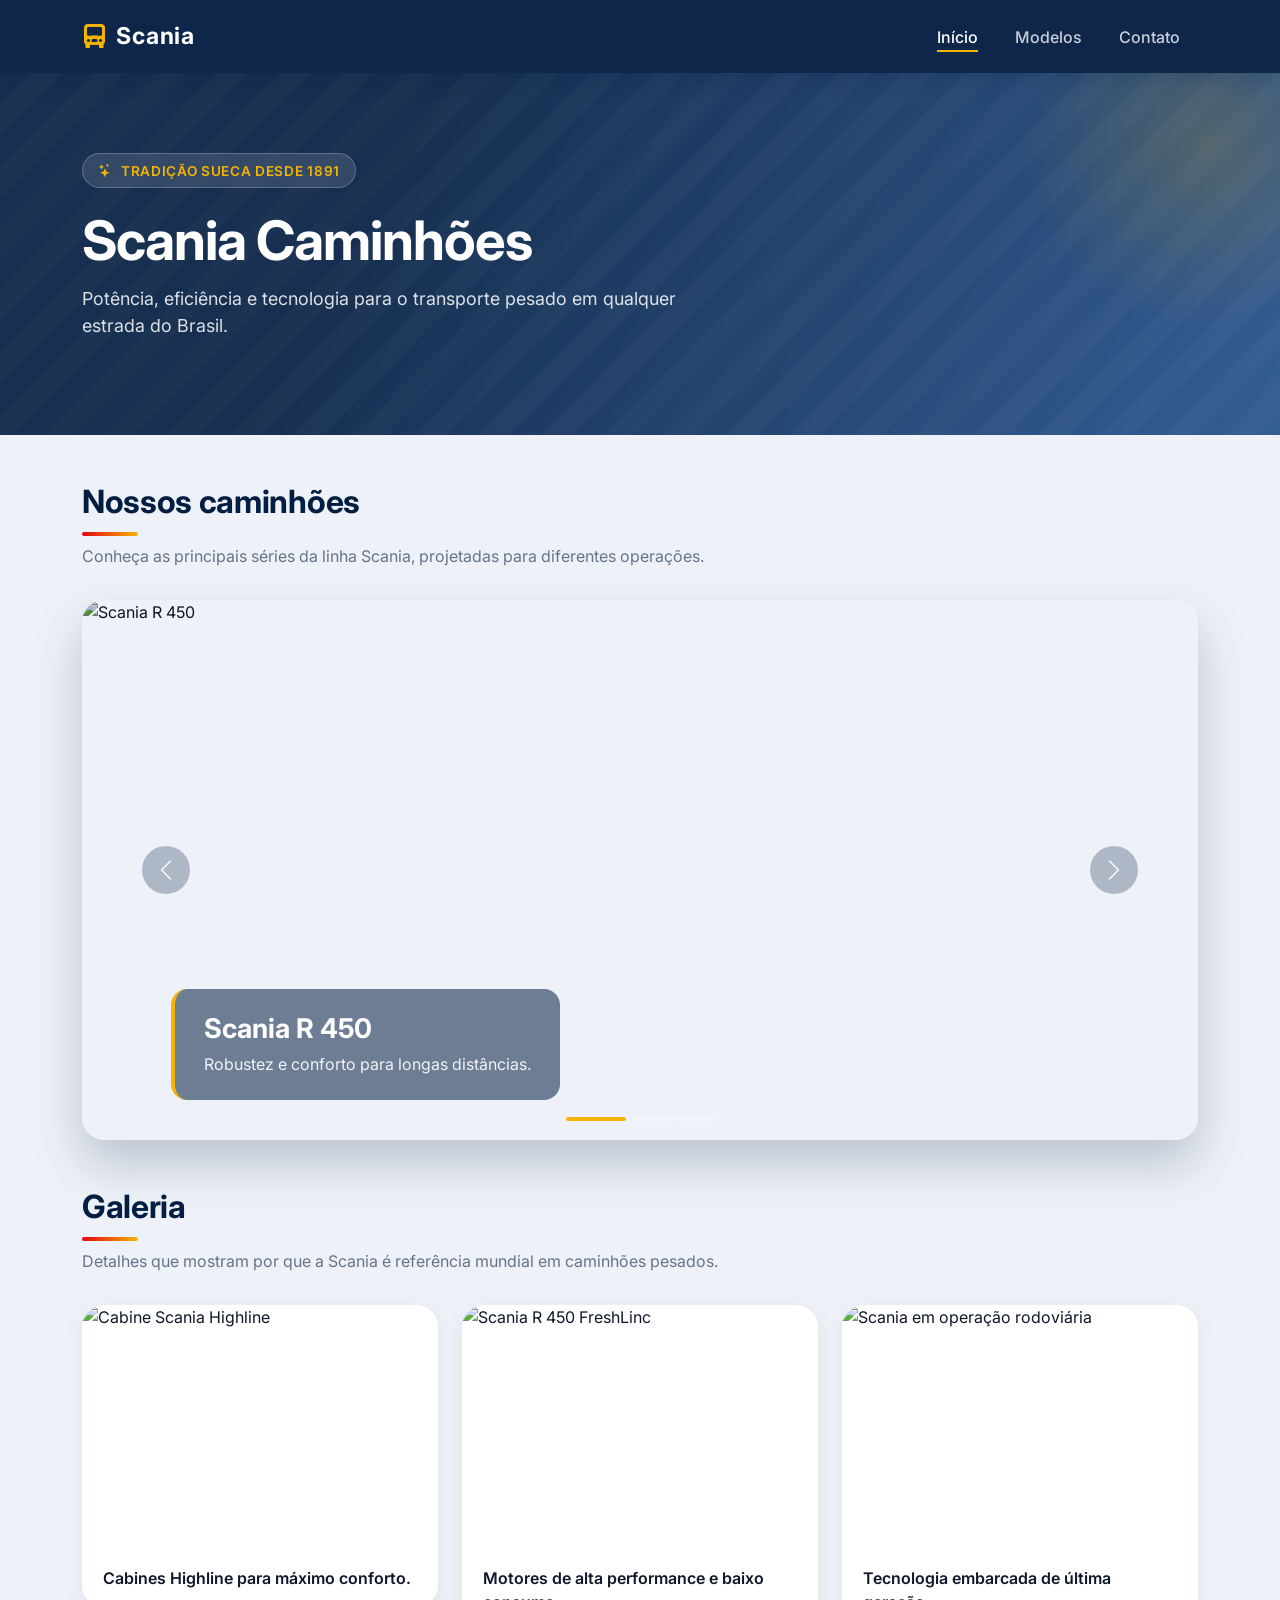
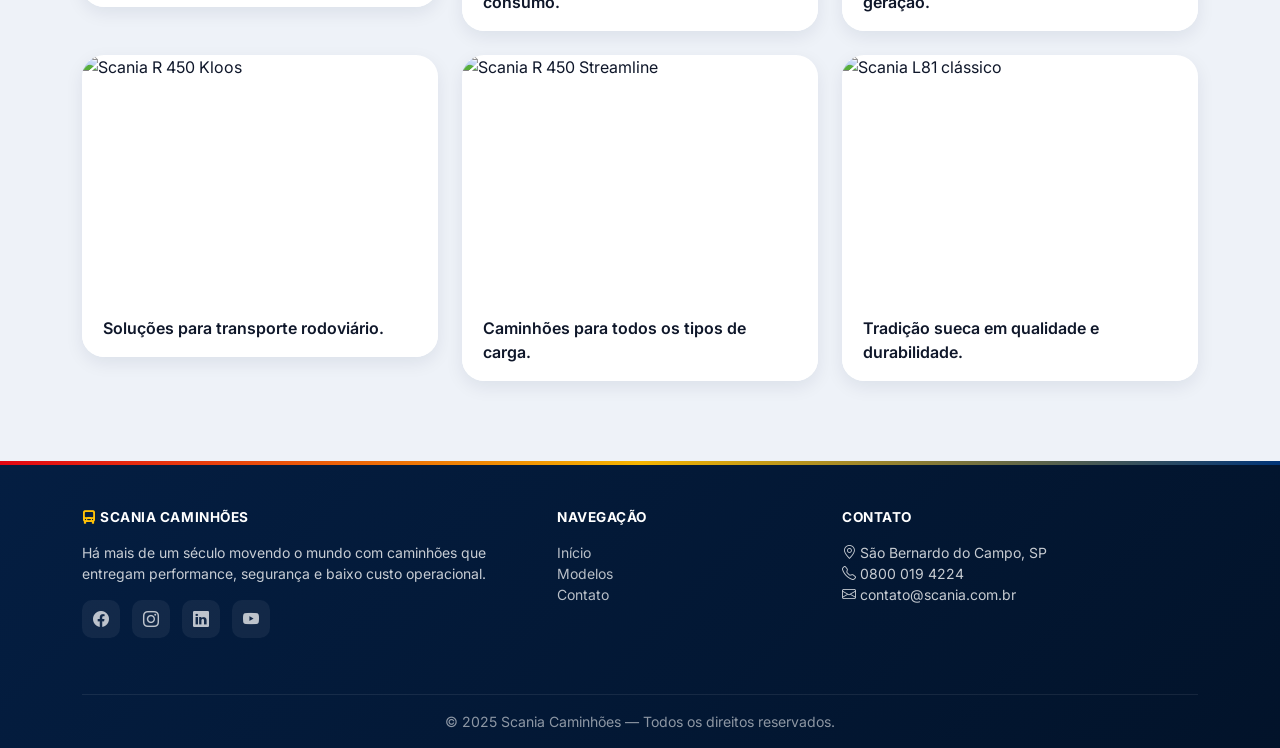
==== commit 84811cc3: "Substitui imagens por fotos reais de caminhões Scania Troca placeholders do Unsplash por imagens est" ====
--- a/index.html
+++ b/index.html
@@ -73,25 +73,25 @@
 
         <div class="carousel-inner">
           <div class="carousel-item active">
-            <img src="https://images.unsplash.com/photo-1601584115197-04ecc0da31d7?w=1600&q=80" class="d-block w-100 imagem-carrossel" alt="Scania Série R">
+            <img src="https://upload.wikimedia.org/wikipedia/commons/thumb/e/ec/Scania_R450.jpg/1200px-Scania_R450.jpg" class="d-block w-100 imagem-carrossel" alt="Scania R 450">
             <div class="carousel-caption d-none d-md-block">
-              <h5>Scania Série R</h5>
+              <h5>Scania R 450</h5>
               <p>Robustez e conforto para longas distâncias.</p>
             </div>
           </div>
 
           <div class="carousel-item">
-            <img src="https://images.unsplash.com/photo-1586191582151-f73872dfd183?w=1600&q=80" class="d-block w-100 imagem-carrossel" alt="Scania Série S">
+            <img src="https://upload.wikimedia.org/wikipedia/commons/thumb/e/e3/Truck-Scania_V8.JPG/1200px-Truck-Scania_V8.JPG" class="d-block w-100 imagem-carrossel" alt="Scania com motor V8">
             <div class="carousel-caption d-none d-md-block">
-              <h5>Scania Série S</h5>
-              <p>O topo de linha em desempenho e tecnologia.</p>
+              <h5>Motor V8 Scania</h5>
+              <p>O ícone da potência sueca em transporte pesado.</p>
             </div>
           </div>
 
           <div class="carousel-item">
-            <img src="https://images.unsplash.com/photo-1592805144716-feeccccef5ac?w=1600&q=80" class="d-block w-100 imagem-carrossel" alt="Scania Série G">
+            <img src="https://upload.wikimedia.org/wikipedia/commons/thumb/7/7d/Scaniar500.JPG/1200px-Scaniar500.JPG" class="d-block w-100 imagem-carrossel" alt="Scania R 500">
             <div class="carousel-caption d-none d-md-block">
-              <h5>Scania Série G</h5>
+              <h5>Scania R 500</h5>
               <p>Versatilidade para qualquer tipo de operação.</p>
             </div>
           </div>
@@ -117,17 +117,17 @@
         <div class="col-sm-6 col-lg-4">
           <figure class="card-galeria">
             <div class="img-wrap">
-              <img src="https://images.unsplash.com/photo-1601584115197-04ecc0da31d7?w=600&q=80" alt="Caminhão Scania">
-              <div class="overlay"><span>Ver detalhes <i class="bi bi-arrow-right"></i></span></div>
-            </div>
-            <figcaption>Cabines projetadas para máximo conforto.</figcaption>
-          </figure>
-        </div>
-
-        <div class="col-sm-6 col-lg-4">
-          <figure class="card-galeria">
-            <div class="img-wrap">
-              <img src="https://images.unsplash.com/photo-1568733873715-f9c7e2425e90?w=600&q=80" alt="Caminhão Scania">
+              <img src="https://upload.wikimedia.org/wikipedia/commons/thumb/4/48/Scania_highline.JPG/800px-Scania_highline.JPG" alt="Cabine Scania Highline">
+              <div class="overlay"><span>Ver detalhes <i class="bi bi-arrow-right"></i></span></div>
+            </div>
+            <figcaption>Cabines Highline para máximo conforto.</figcaption>
+          </figure>
+        </div>
+
+        <div class="col-sm-6 col-lg-4">
+          <figure class="card-galeria">
+            <div class="img-wrap">
+              <img src="https://upload.wikimedia.org/wikipedia/commons/thumb/f/f1/Scania_truck_R_450%2C_FreshLinc.JPG/800px-Scania_truck_R_450%2C_FreshLinc.JPG" alt="Scania R 450 FreshLinc">
               <div class="overlay"><span>Ver detalhes <i class="bi bi-arrow-right"></i></span></div>
             </div>
             <figcaption>Motores de alta performance e baixo consumo.</figcaption>
@@ -137,7 +137,7 @@
         <div class="col-sm-6 col-lg-4">
           <figure class="card-galeria">
             <div class="img-wrap">
-              <img src="https://images.unsplash.com/photo-1519003722824-194d4455a60c?w=600&q=80" alt="Caminhão Scania">
+              <img src="https://upload.wikimedia.org/wikipedia/commons/thumb/f/fa/Scania_truck%2C_Hagoort_Transport_bv.JPG/800px-Scania_truck%2C_Hagoort_Transport_bv.JPG" alt="Scania em operação rodoviária">
               <div class="overlay"><span>Ver detalhes <i class="bi bi-arrow-right"></i></span></div>
             </div>
             <figcaption>Tecnologia embarcada de última geração.</figcaption>
@@ -147,7 +147,7 @@
         <div class="col-sm-6 col-lg-4">
           <figure class="card-galeria">
             <div class="img-wrap">
-              <img src="https://images.unsplash.com/photo-1586191582151-f73872dfd183?w=600&q=80" alt="Caminhão Scania">
+              <img src="https://upload.wikimedia.org/wikipedia/commons/thumb/6/6c/R450_Scania%2C_Kloos-Holland.JPG/800px-R450_Scania%2C_Kloos-Holland.JPG" alt="Scania R 450 Kloos">
               <div class="overlay"><span>Ver detalhes <i class="bi bi-arrow-right"></i></span></div>
             </div>
             <figcaption>Soluções para transporte rodoviário.</figcaption>
@@ -157,7 +157,7 @@
         <div class="col-sm-6 col-lg-4">
           <figure class="card-galeria">
             <div class="img-wrap">
-              <img src="https://images.unsplash.com/photo-1592805144716-feeccccef5ac?w=600&q=80" alt="Caminhão Scania">
+              <img src="https://upload.wikimedia.org/wikipedia/commons/thumb/7/7d/R450_SCANIA%2C_Streamline%2C_truckrun_2016.JPG/800px-R450_SCANIA%2C_Streamline%2C_truckrun_2016.JPG" alt="Scania R 450 Streamline">
               <div class="overlay"><span>Ver detalhes <i class="bi bi-arrow-right"></i></span></div>
             </div>
             <figcaption>Caminhões para todos os tipos de carga.</figcaption>
@@ -167,7 +167,7 @@
         <div class="col-sm-6 col-lg-4">
           <figure class="card-galeria">
             <div class="img-wrap">
-              <img src="https://images.unsplash.com/photo-1611288875785-a4c328d2cf66?w=600&q=80" alt="Caminhão Scania">
+              <img src="https://upload.wikimedia.org/wikipedia/commons/thumb/8/84/Truck_Scania_L81_%283965980875%29.jpg/800px-Truck_Scania_L81_%283965980875%29.jpg" alt="Scania L81 clássico">
               <div class="overlay"><span>Ver detalhes <i class="bi bi-arrow-right"></i></span></div>
             </div>
             <figcaption>Tradição sueca em qualidade e durabilidade.</figcaption>
--- a/css/style.css
+++ b/css/style.css
@@ -59,7 +59,7 @@
   padding: 5rem 0 6rem;
   background:
     linear-gradient(120deg, rgba(4, 30, 66, 0.92) 30%, rgba(0, 52, 120, 0.78) 100%),
-    url('https://images.unsplash.com/photo-1601584115197-04ecc0da31d7?w=1800&q=80') center/cover no-repeat;
+    url('https://upload.wikimedia.org/wikipedia/commons/thumb/7/7d/R450_SCANIA%2C_Streamline%2C_truckrun_2016.JPG/1600px-R450_SCANIA%2C_Streamline%2C_truckrun_2016.JPG') center/cover no-repeat;
   overflow: hidden;
   isolation: isolate;
 }
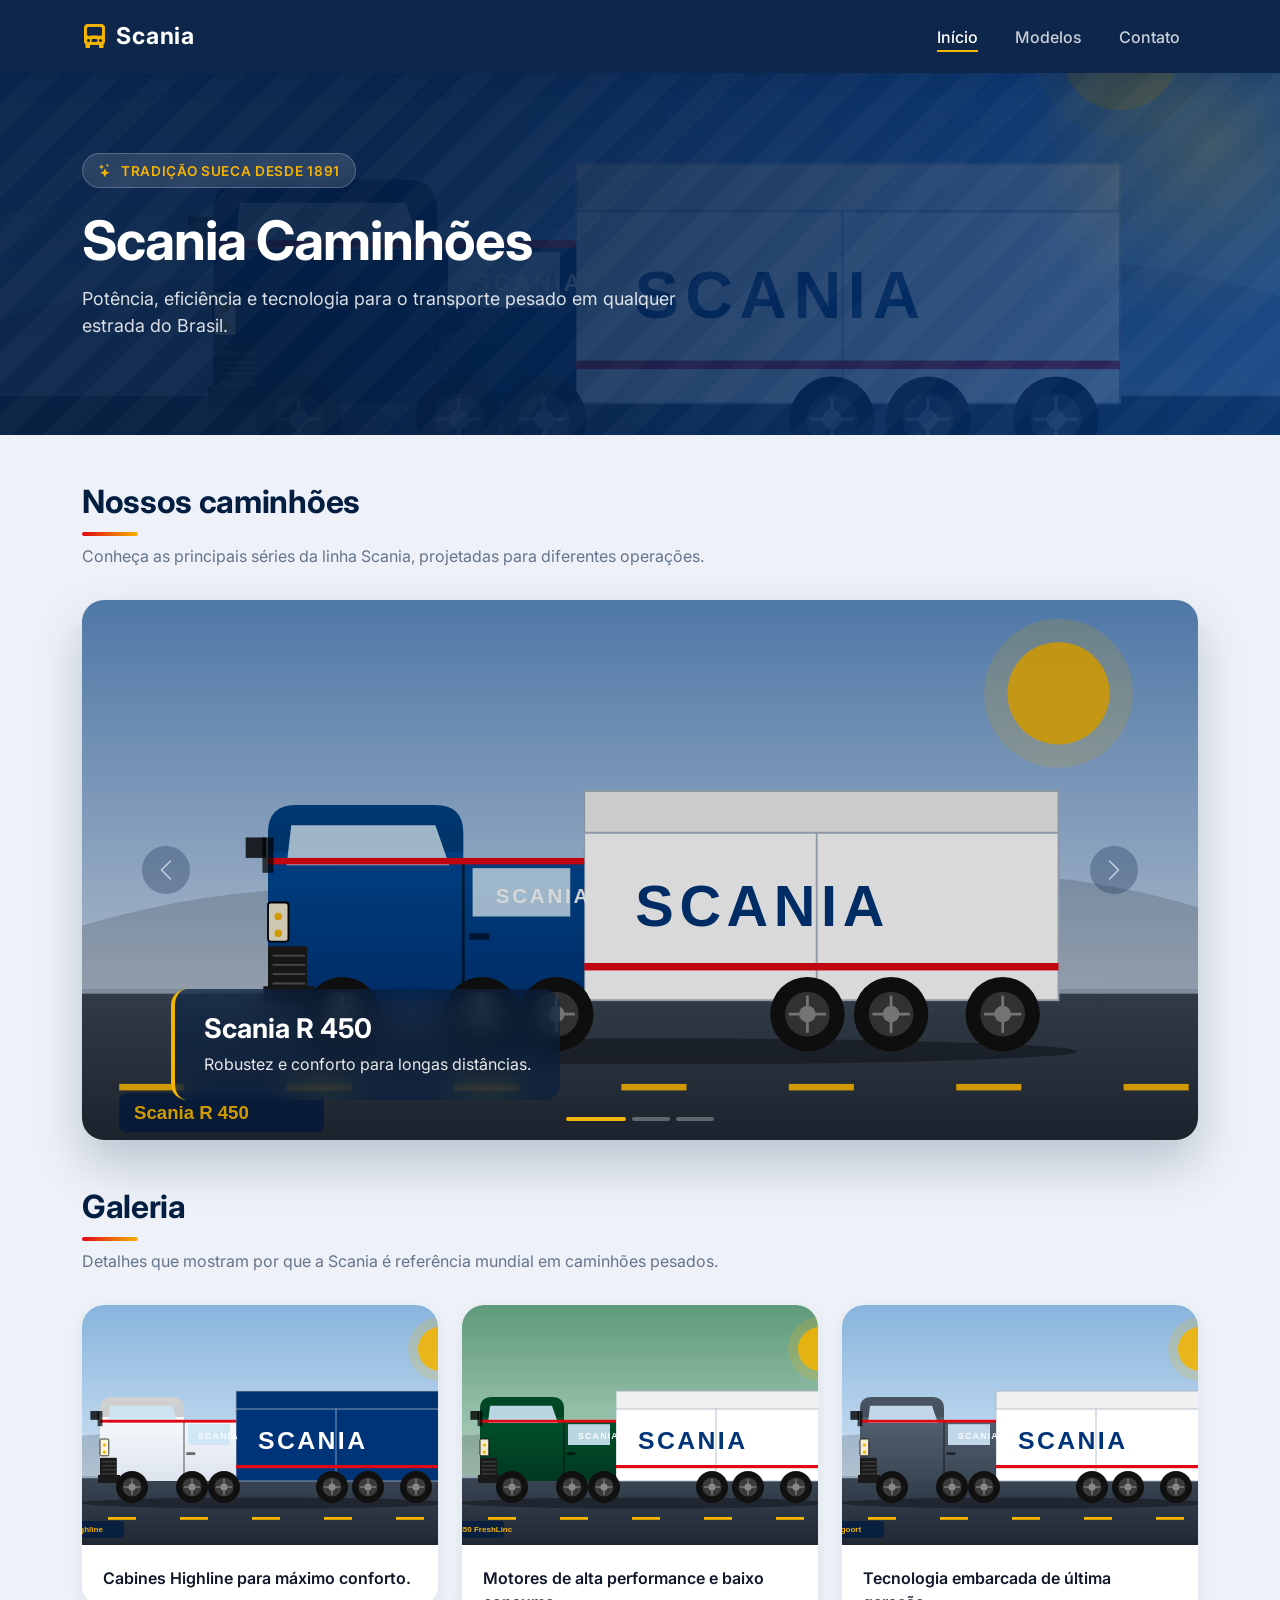
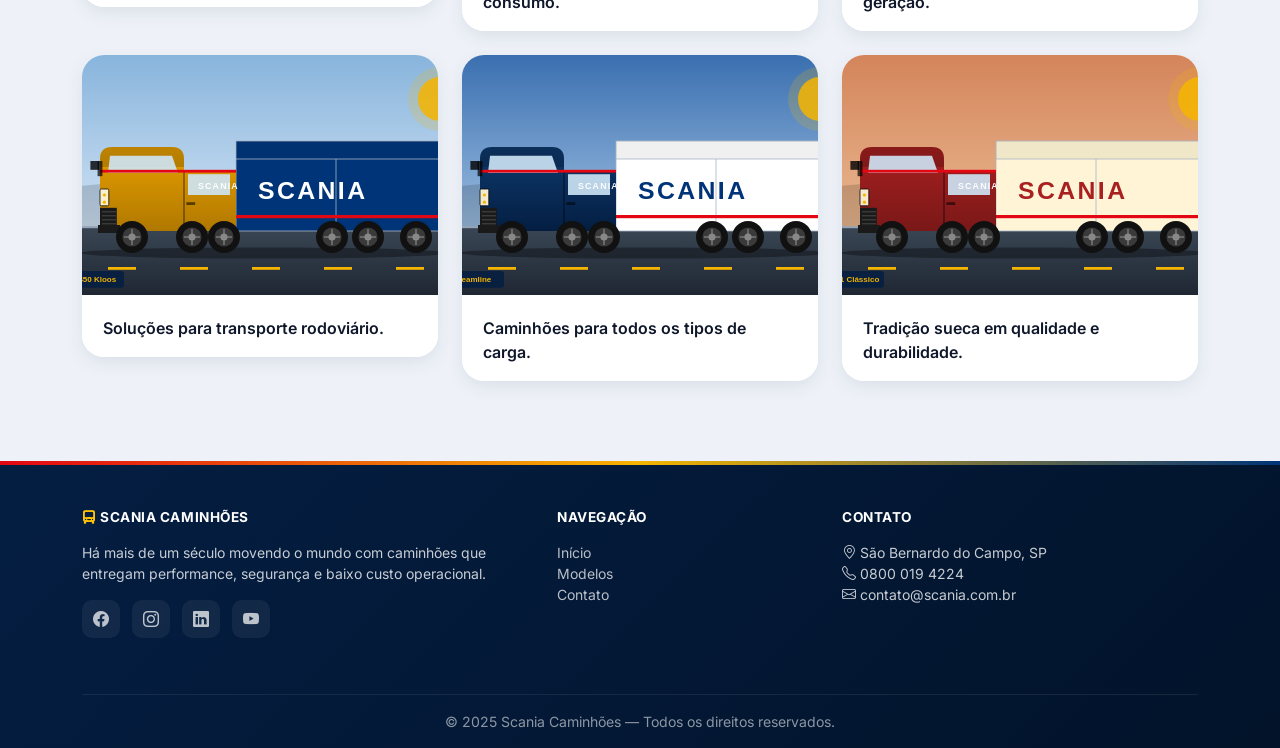
==== commit 0da4e375: "Usa ilustrações SVG locais de caminhões Scania Imagens externas (Wikimedia/Unsplash) não estavam car" ====
--- a/index.html
+++ b/index.html
@@ -73,7 +73,7 @@
 
         <div class="carousel-inner">
           <div class="carousel-item active">
-            <img src="https://upload.wikimedia.org/wikipedia/commons/thumb/e/ec/Scania_R450.jpg/1200px-Scania_R450.jpg" class="d-block w-100 imagem-carrossel" alt="Scania R 450">
+            <img src="img/truck-r450.svg" class="d-block w-100 imagem-carrossel" alt="Scania R 450">
             <div class="carousel-caption d-none d-md-block">
               <h5>Scania R 450</h5>
               <p>Robustez e conforto para longas distâncias.</p>
@@ -81,7 +81,7 @@
           </div>
 
           <div class="carousel-item">
-            <img src="https://upload.wikimedia.org/wikipedia/commons/thumb/e/e3/Truck-Scania_V8.JPG/1200px-Truck-Scania_V8.JPG" class="d-block w-100 imagem-carrossel" alt="Scania com motor V8">
+            <img src="img/truck-v8.svg" class="d-block w-100 imagem-carrossel" alt="Scania com motor V8">
             <div class="carousel-caption d-none d-md-block">
               <h5>Motor V8 Scania</h5>
               <p>O ícone da potência sueca em transporte pesado.</p>
@@ -89,7 +89,7 @@
           </div>
 
           <div class="carousel-item">
-            <img src="https://upload.wikimedia.org/wikipedia/commons/thumb/7/7d/Scaniar500.JPG/1200px-Scaniar500.JPG" class="d-block w-100 imagem-carrossel" alt="Scania R 500">
+            <img src="img/truck-r500.svg" class="d-block w-100 imagem-carrossel" alt="Scania R 500">
             <div class="carousel-caption d-none d-md-block">
               <h5>Scania R 500</h5>
               <p>Versatilidade para qualquer tipo de operação.</p>
@@ -117,7 +117,7 @@
         <div class="col-sm-6 col-lg-4">
           <figure class="card-galeria">
             <div class="img-wrap">
-              <img src="https://upload.wikimedia.org/wikipedia/commons/thumb/4/48/Scania_highline.JPG/800px-Scania_highline.JPG" alt="Cabine Scania Highline">
+              <img src="img/truck-highline.svg" alt="Cabine Scania Highline">
               <div class="overlay"><span>Ver detalhes <i class="bi bi-arrow-right"></i></span></div>
             </div>
             <figcaption>Cabines Highline para máximo conforto.</figcaption>
@@ -127,7 +127,7 @@
         <div class="col-sm-6 col-lg-4">
           <figure class="card-galeria">
             <div class="img-wrap">
-              <img src="https://upload.wikimedia.org/wikipedia/commons/thumb/f/f1/Scania_truck_R_450%2C_FreshLinc.JPG/800px-Scania_truck_R_450%2C_FreshLinc.JPG" alt="Scania R 450 FreshLinc">
+              <img src="img/truck-freshlinc.svg" alt="Scania R 450 FreshLinc">
               <div class="overlay"><span>Ver detalhes <i class="bi bi-arrow-right"></i></span></div>
             </div>
             <figcaption>Motores de alta performance e baixo consumo.</figcaption>
@@ -137,7 +137,7 @@
         <div class="col-sm-6 col-lg-4">
           <figure class="card-galeria">
             <div class="img-wrap">
-              <img src="https://upload.wikimedia.org/wikipedia/commons/thumb/f/fa/Scania_truck%2C_Hagoort_Transport_bv.JPG/800px-Scania_truck%2C_Hagoort_Transport_bv.JPG" alt="Scania em operação rodoviária">
+              <img src="img/truck-hagoort.svg" alt="Scania Hagoort Transport">
               <div class="overlay"><span>Ver detalhes <i class="bi bi-arrow-right"></i></span></div>
             </div>
             <figcaption>Tecnologia embarcada de última geração.</figcaption>
@@ -147,7 +147,7 @@
         <div class="col-sm-6 col-lg-4">
           <figure class="card-galeria">
             <div class="img-wrap">
-              <img src="https://upload.wikimedia.org/wikipedia/commons/thumb/6/6c/R450_Scania%2C_Kloos-Holland.JPG/800px-R450_Scania%2C_Kloos-Holland.JPG" alt="Scania R 450 Kloos">
+              <img src="img/truck-kloos.svg" alt="Scania R 450 Kloos">
               <div class="overlay"><span>Ver detalhes <i class="bi bi-arrow-right"></i></span></div>
             </div>
             <figcaption>Soluções para transporte rodoviário.</figcaption>
@@ -157,7 +157,7 @@
         <div class="col-sm-6 col-lg-4">
           <figure class="card-galeria">
             <div class="img-wrap">
-              <img src="https://upload.wikimedia.org/wikipedia/commons/thumb/7/7d/R450_SCANIA%2C_Streamline%2C_truckrun_2016.JPG/800px-R450_SCANIA%2C_Streamline%2C_truckrun_2016.JPG" alt="Scania R 450 Streamline">
+              <img src="img/truck-streamline.svg" alt="Scania R 450 Streamline">
               <div class="overlay"><span>Ver detalhes <i class="bi bi-arrow-right"></i></span></div>
             </div>
             <figcaption>Caminhões para todos os tipos de carga.</figcaption>
@@ -167,7 +167,7 @@
         <div class="col-sm-6 col-lg-4">
           <figure class="card-galeria">
             <div class="img-wrap">
-              <img src="https://upload.wikimedia.org/wikipedia/commons/thumb/8/84/Truck_Scania_L81_%283965980875%29.jpg/800px-Truck_Scania_L81_%283965980875%29.jpg" alt="Scania L81 clássico">
+              <img src="img/truck-classic.svg" alt="Scania L81 clássico">
               <div class="overlay"><span>Ver detalhes <i class="bi bi-arrow-right"></i></span></div>
             </div>
             <figcaption>Tradição sueca em qualidade e durabilidade.</figcaption>
--- a/css/style.css
+++ b/css/style.css
@@ -59,7 +59,7 @@
   padding: 5rem 0 6rem;
   background:
     linear-gradient(120deg, rgba(4, 30, 66, 0.92) 30%, rgba(0, 52, 120, 0.78) 100%),
-    url('https://upload.wikimedia.org/wikipedia/commons/thumb/7/7d/R450_SCANIA%2C_Streamline%2C_truckrun_2016.JPG/1600px-R450_SCANIA%2C_Streamline%2C_truckrun_2016.JPG') center/cover no-repeat;
+    url('../img/hero.svg') center/cover no-repeat;
   overflow: hidden;
   isolation: isolate;
 }
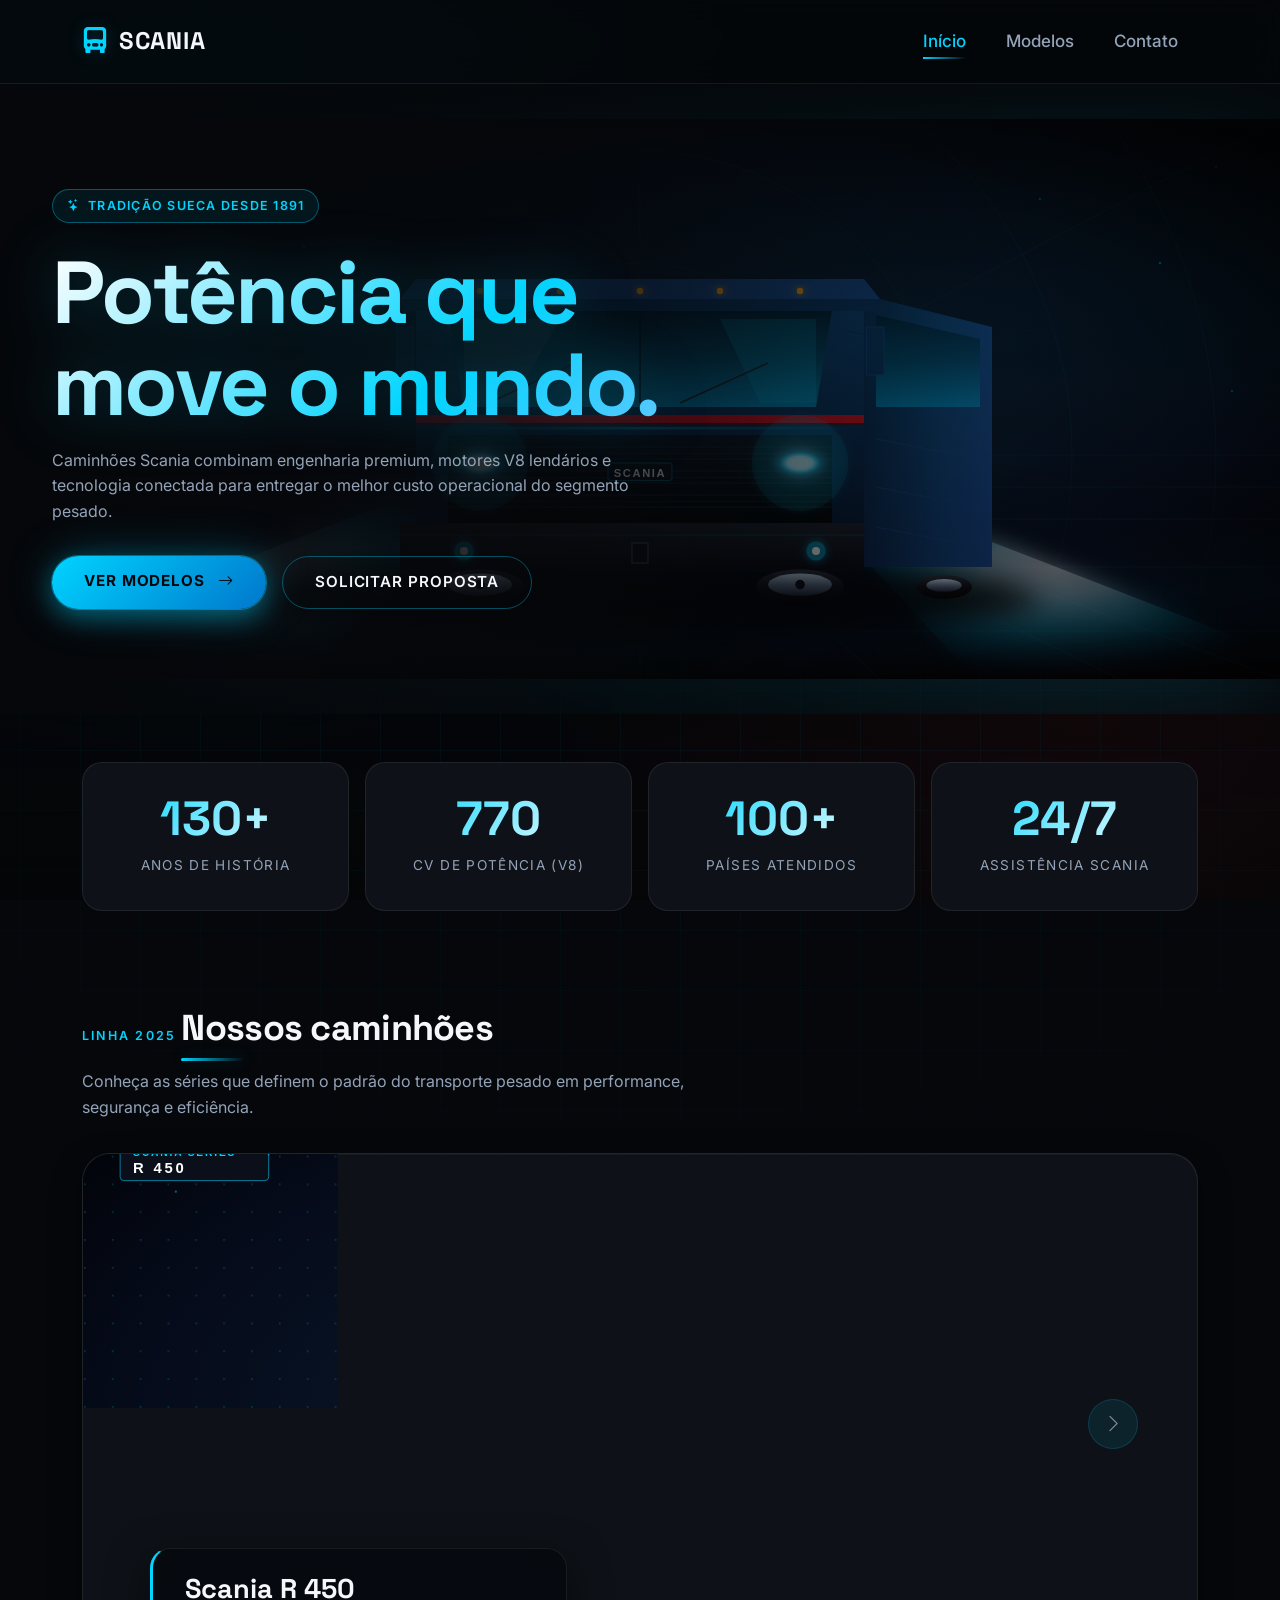
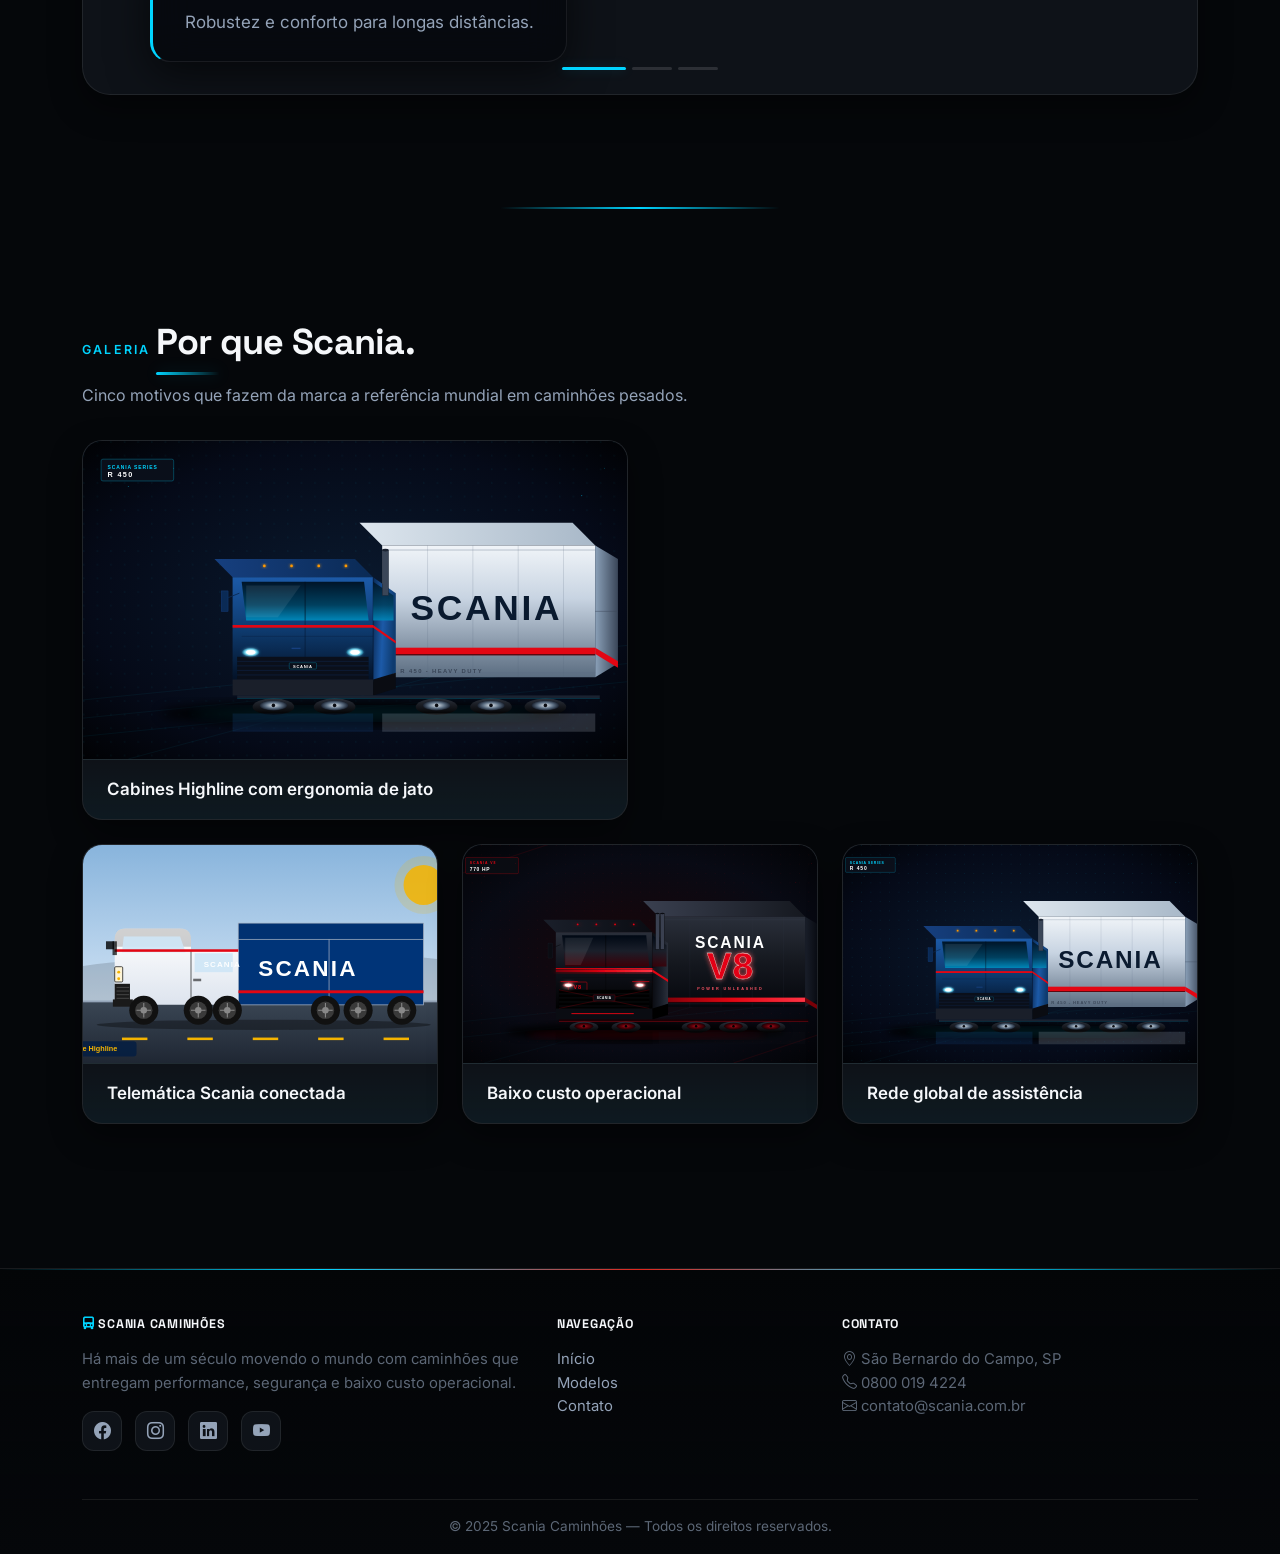
==== commit a930c591: "Redesign completo: tema dark premium preto + azul elétrico - Design system com tokens CSS (paleta da" ====
--- a/index.html
+++ b/index.html
@@ -3,20 +3,14 @@
 <head>
   <meta charset="UTF-8">
   <meta name="viewport" content="width=device-width, initial-scale=1.0">
-  <title>Scania Caminhões</title>
+  <title>Scania Caminhões — Potência sueca</title>
 
   <link rel="preconnect" href="https://fonts.googleapis.com">
   <link rel="preconnect" href="https://fonts.gstatic.com" crossorigin>
-  <link href="https://fonts.googleapis.com/css2?family=Inter:wght@400;500;600;700&display=swap" rel="stylesheet">
-
-  <link
-    href="https://cdn.jsdelivr.net/npm/bootstrap@5.3.3/dist/css/bootstrap.min.css"
-    rel="stylesheet"
-  >
-  <link
-    rel="stylesheet"
-    href="https://cdn.jsdelivr.net/npm/bootstrap-icons@1.11.3/font/bootstrap-icons.css"
-  >
+  <link href="https://fonts.googleapis.com/css2?family=Inter:wght@400;500;600;700&family=Space+Grotesk:wght@500;600;700&display=swap" rel="stylesheet">
+
+  <link href="https://cdn.jsdelivr.net/npm/bootstrap@5.3.3/dist/css/bootstrap.min.css" rel="stylesheet">
+  <link rel="stylesheet" href="https://cdn.jsdelivr.net/npm/bootstrap-icons@1.11.3/font/bootstrap-icons.css">
 
   <link rel="stylesheet" href="css/style.css">
 </head>
@@ -24,25 +18,17 @@
 
   <nav class="navbar navbar-expand-lg navbar-dark menu-principal sticky-top">
     <div class="container">
-      <a class="navbar-brand fw-bold" href="index.html">
-        <i class="bi bi-truck-front-fill"></i> Scania
+      <a class="navbar-brand" href="index.html">
+        <i class="bi bi-truck-front-fill"></i> SCANIA
       </a>
-
-      <button class="navbar-toggler" type="button" data-bs-toggle="collapse" data-bs-target="#menuNavegacao" aria-controls="menuNavegacao" aria-expanded="false" aria-label="Alternar navegação">
+      <button class="navbar-toggler" type="button" data-bs-toggle="collapse" data-bs-target="#menuNavegacao">
         <span class="navbar-toggler-icon"></span>
       </button>
-
       <div class="collapse navbar-collapse" id="menuNavegacao">
         <ul class="navbar-nav ms-auto">
-          <li class="nav-item">
-            <a class="nav-link active" href="index.html">Início</a>
-          </li>
-          <li class="nav-item">
-            <a class="nav-link" href="produtos.html">Modelos</a>
-          </li>
-          <li class="nav-item">
-            <a class="nav-link" href="contato.html">Contato</a>
-          </li>
+          <li class="nav-item"><a class="nav-link active" href="index.html">Início</a></li>
+          <li class="nav-item"><a class="nav-link" href="produtos.html">Modelos</a></li>
+          <li class="nav-item"><a class="nav-link" href="contato.html">Contato</a></li>
         </ul>
       </div>
     </div>
@@ -50,129 +36,152 @@
 
   <header class="topo">
     <div class="container">
-      <span class="badge-line">
-        <i class="bi bi-stars"></i> Tradição sueca desde 1891
-      </span>
-      <h1 class="m-0">Scania Caminhões</h1>
-      <p class="m-0">Potência, eficiência e tecnologia para o transporte pesado em qualquer estrada do Brasil.</p>
+      <div class="row align-items-center">
+        <div class="col-lg-7">
+          <span class="badge-line">
+            <i class="bi bi-stars"></i> Tradição sueca desde 1891
+          </span>
+          <h1 class="m-0">Potência que move o mundo.</h1>
+          <p class="m-0">Caminhões Scania combinam engenharia premium, motores V8 lendários e tecnologia conectada para entregar o melhor custo operacional do segmento pesado.</p>
+          <div class="hero-cta">
+            <a href="produtos.html" class="btn btn-primary">
+              Ver modelos <i class="bi bi-arrow-right"></i>
+            </a>
+            <a href="contato.html" class="btn btn-ghost">
+              Solicitar proposta
+            </a>
+          </div>
+        </div>
+      </div>
     </div>
   </header>
 
-  <main class="container my-5">
-
-    <section class="mb-5 reveal">
+  <main>
+
+    <!-- STATS -->
+    <section class="container reveal">
+      <div class="row g-3">
+        <div class="col-6 col-md-3">
+          <div class="stat-card">
+            <span class="stat-num">130+</span>
+            <span class="stat-label">Anos de história</span>
+          </div>
+        </div>
+        <div class="col-6 col-md-3">
+          <div class="stat-card">
+            <span class="stat-num">770</span>
+            <span class="stat-label">CV de potência (V8)</span>
+          </div>
+        </div>
+        <div class="col-6 col-md-3">
+          <div class="stat-card">
+            <span class="stat-num">100+</span>
+            <span class="stat-label">Países atendidos</span>
+          </div>
+        </div>
+        <div class="col-6 col-md-3">
+          <div class="stat-card">
+            <span class="stat-num">24/7</span>
+            <span class="stat-label">Assistência Scania</span>
+          </div>
+        </div>
+      </div>
+    </section>
+
+    <!-- CARROSSEL -->
+    <section class="container reveal">
+      <span class="eyebrow">Linha 2025</span>
       <h2 class="titulo-secao mb-2">Nossos caminhões</h2>
-      <p class="subtitulo">Conheça as principais séries da linha Scania, projetadas para diferentes operações.</p>
-
-      <div id="carrosselPrincipal" class="carousel slide overflow-hidden" data-bs-ride="carousel">
+      <p class="subtitulo">Conheça as séries que definem o padrão do transporte pesado em performance, segurança e eficiência.</p>
+
+      <div id="carrosselPrincipal" class="carousel slide" data-bs-ride="carousel">
         <div class="carousel-indicators">
-          <button type="button" data-bs-target="#carrosselPrincipal" data-bs-slide-to="0" class="active" aria-current="true" aria-label="Slide 1"></button>
-          <button type="button" data-bs-target="#carrosselPrincipal" data-bs-slide-to="1" aria-label="Slide 2"></button>
-          <button type="button" data-bs-target="#carrosselPrincipal" data-bs-slide-to="2" aria-label="Slide 3"></button>
+          <button type="button" data-bs-target="#carrosselPrincipal" data-bs-slide-to="0" class="active"></button>
+          <button type="button" data-bs-target="#carrosselPrincipal" data-bs-slide-to="1"></button>
+          <button type="button" data-bs-target="#carrosselPrincipal" data-bs-slide-to="2"></button>
         </div>
 
         <div class="carousel-inner">
           <div class="carousel-item active">
-            <img src="img/truck-r450.svg" class="d-block w-100 imagem-carrossel" alt="Scania R 450">
+            <img src="img/truck-iso-r450.svg" class="d-block w-100 imagem-carrossel" alt="Scania R 450">
             <div class="carousel-caption d-none d-md-block">
               <h5>Scania R 450</h5>
               <p>Robustez e conforto para longas distâncias.</p>
             </div>
           </div>
-
           <div class="carousel-item">
-            <img src="img/truck-v8.svg" class="d-block w-100 imagem-carrossel" alt="Scania com motor V8">
+            <img src="img/truck-iso-v8.svg" class="d-block w-100 imagem-carrossel" alt="Motor V8 Scania">
             <div class="carousel-caption d-none d-md-block">
-              <h5>Motor V8 Scania</h5>
+              <h5>V8 Power</h5>
               <p>O ícone da potência sueca em transporte pesado.</p>
             </div>
           </div>
-
           <div class="carousel-item">
-            <img src="img/truck-r500.svg" class="d-block w-100 imagem-carrossel" alt="Scania R 500">
+            <img src="img/truck-highline.svg" class="d-block w-100 imagem-carrossel" alt="Scania S 540">
             <div class="carousel-caption d-none d-md-block">
-              <h5>Scania R 500</h5>
-              <p>Versatilidade para qualquer tipo de operação.</p>
+              <h5>Scania S 540</h5>
+              <p>Cabine Highline com o que há de mais avançado em tecnologia.</p>
             </div>
           </div>
         </div>
 
         <button class="carousel-control-prev" type="button" data-bs-target="#carrosselPrincipal" data-bs-slide="prev">
-          <span class="carousel-control-prev-icon" aria-hidden="true"></span>
-          <span class="visually-hidden">Anterior</span>
+          <span class="carousel-control-prev-icon"></span>
         </button>
-
         <button class="carousel-control-next" type="button" data-bs-target="#carrosselPrincipal" data-bs-slide="next">
-          <span class="carousel-control-next-icon" aria-hidden="true"></span>
-          <span class="visually-hidden">Próximo</span>
+          <span class="carousel-control-next-icon"></span>
         </button>
       </div>
     </section>
 
-    <section class="reveal">
-      <h2 class="titulo-secao mb-2">Galeria</h2>
-      <p class="subtitulo">Detalhes que mostram por que a Scania é referência mundial em caminhões pesados.</p>
-
-      <div class="row g-4">
-        <div class="col-sm-6 col-lg-4">
-          <figure class="card-galeria">
-            <div class="img-wrap">
-              <img src="img/truck-highline.svg" alt="Cabine Scania Highline">
-              <div class="overlay"><span>Ver detalhes <i class="bi bi-arrow-right"></i></span></div>
-            </div>
-            <figcaption>Cabines Highline para máximo conforto.</figcaption>
-          </figure>
-        </div>
-
-        <div class="col-sm-6 col-lg-4">
-          <figure class="card-galeria">
-            <div class="img-wrap">
-              <img src="img/truck-freshlinc.svg" alt="Scania R 450 FreshLinc">
-              <div class="overlay"><span>Ver detalhes <i class="bi bi-arrow-right"></i></span></div>
-            </div>
-            <figcaption>Motores de alta performance e baixo consumo.</figcaption>
-          </figure>
-        </div>
-
-        <div class="col-sm-6 col-lg-4">
-          <figure class="card-galeria">
-            <div class="img-wrap">
-              <img src="img/truck-hagoort.svg" alt="Scania Hagoort Transport">
-              <div class="overlay"><span>Ver detalhes <i class="bi bi-arrow-right"></i></span></div>
-            </div>
-            <figcaption>Tecnologia embarcada de última geração.</figcaption>
-          </figure>
-        </div>
-
-        <div class="col-sm-6 col-lg-4">
-          <figure class="card-galeria">
-            <div class="img-wrap">
-              <img src="img/truck-kloos.svg" alt="Scania R 450 Kloos">
-              <div class="overlay"><span>Ver detalhes <i class="bi bi-arrow-right"></i></span></div>
-            </div>
-            <figcaption>Soluções para transporte rodoviário.</figcaption>
-          </figure>
-        </div>
-
-        <div class="col-sm-6 col-lg-4">
-          <figure class="card-galeria">
-            <div class="img-wrap">
-              <img src="img/truck-streamline.svg" alt="Scania R 450 Streamline">
-              <div class="overlay"><span>Ver detalhes <i class="bi bi-arrow-right"></i></span></div>
-            </div>
-            <figcaption>Caminhões para todos os tipos de carga.</figcaption>
-          </figure>
-        </div>
-
-        <div class="col-sm-6 col-lg-4">
-          <figure class="card-galeria">
-            <div class="img-wrap">
-              <img src="img/truck-classic.svg" alt="Scania L81 clássico">
-              <div class="overlay"><span>Ver detalhes <i class="bi bi-arrow-right"></i></span></div>
-            </div>
-            <figcaption>Tradição sueca em qualidade e durabilidade.</figcaption>
-          </figure>
-        </div>
+    <div class="divider-neon"></div>
+
+    <!-- BENTO GALERIA -->
+    <section class="container reveal">
+      <span class="eyebrow">Galeria</span>
+      <h2 class="titulo-secao mb-2">Por que Scania.</h2>
+      <p class="subtitulo">Cinco motivos que fazem da marca a referência mundial em caminhões pesados.</p>
+
+      <div class="bento-grid">
+        <figure class="card-galeria bento-item">
+          <div class="img-wrap">
+            <img src="img/truck-iso-r450.svg" alt="Cabine Scania">
+            <div class="overlay"><span>Conforto premium <i class="bi bi-arrow-right"></i></span></div>
+          </div>
+          <figcaption>Cabines Highline com ergonomia de jato</figcaption>
+        </figure>
+
+        <figure class="card-galeria bento-item">
+          <div class="img-wrap">
+            <img src="img/truck-iso-v8.svg" alt="Motor V8">
+            <div class="overlay"><span>Engenharia V8 <i class="bi bi-arrow-right"></i></span></div>
+          </div>
+          <figcaption>Motor V8 — até 770 CV de torque</figcaption>
+        </figure>
+
+        <figure class="card-galeria bento-item">
+          <div class="img-wrap">
+            <img src="img/truck-highline.svg" alt="Scania conectada">
+            <div class="overlay"><span>Saiba mais <i class="bi bi-arrow-right"></i></span></div>
+          </div>
+          <figcaption>Telemática Scania conectada</figcaption>
+        </figure>
+
+        <figure class="card-galeria bento-item">
+          <div class="img-wrap">
+            <img src="img/truck-iso-v8.svg" alt="Scania V8">
+            <div class="overlay"><span>Saiba mais <i class="bi bi-arrow-right"></i></span></div>
+          </div>
+          <figcaption>Baixo custo operacional</figcaption>
+        </figure>
+
+        <figure class="card-galeria bento-item">
+          <div class="img-wrap">
+            <img src="img/truck-iso-r450.svg" alt="Rede Scania">
+            <div class="overlay"><span>Saiba mais <i class="bi bi-arrow-right"></i></span></div>
+          </div>
+          <figcaption>Rede global de assistência</figcaption>
+        </figure>
       </div>
     </section>
 
@@ -182,13 +191,13 @@
     <div class="container">
       <div class="row g-4 pb-3">
         <div class="col-md-5">
-          <h6><i class="bi bi-truck-front-fill text-warning"></i> Scania Caminhões</h6>
+          <h6><i class="bi bi-truck-front-fill" style="color: var(--accent);"></i> Scania Caminhões</h6>
           <p class="small">Há mais de um século movendo o mundo com caminhões que entregam performance, segurança e baixo custo operacional.</p>
           <div class="social mt-3">
-            <a href="#" aria-label="Facebook"><i class="bi bi-facebook"></i></a>
-            <a href="#" aria-label="Instagram"><i class="bi bi-instagram"></i></a>
-            <a href="#" aria-label="LinkedIn"><i class="bi bi-linkedin"></i></a>
-            <a href="#" aria-label="YouTube"><i class="bi bi-youtube"></i></a>
+            <a href="#"><i class="bi bi-facebook"></i></a>
+            <a href="#"><i class="bi bi-instagram"></i></a>
+            <a href="#"><i class="bi bi-linkedin"></i></a>
+            <a href="#"><i class="bi bi-youtube"></i></a>
           </div>
         </div>
         <div class="col-6 col-md-3">
--- a/css/style.css
+++ b/css/style.css
@@ -1,307 +1,492 @@
+/* ============================================================
+   SCANIA — DARK DESIGN SYSTEM (preto + azul elétrico)
+   ============================================================ */
+
 :root {
-  --scania-deep: #041e42;
-  --scania-blue: #003478;
-  --scania-light: #1e5fbb;
-  --scania-red: #e30613;
-  --scania-gold: #f5b400;
-  --bg-soft: #eef2f8;
-  --text-dark: #0f172a;
-  --text-muted: #64748b;
-  --white: #ffffff;
-  --shadow-sm: 0 6px 18px rgba(4, 30, 66, 0.08);
-  --shadow-md: 0 14px 32px rgba(4, 30, 66, 0.12);
-  --shadow-lg: 0 24px 50px rgba(4, 30, 66, 0.22);
-  --radius-md: 16px;
-  --radius-lg: 22px;
-  --transition: 0.35s cubic-bezier(0.22, 0.61, 0.36, 1);
-}
-
-* {
-  box-sizing: border-box;
-}
-
-html {
-  scroll-behavior: smooth;
-}
+  /* Background tiers */
+  --bg-base:        #05070A;
+  --bg-elevated:    #0E1218;
+  --bg-overlay:     #161B24;
+  --bg-card:        rgba(14, 18, 24, 0.85);
+
+  /* Accents — azul elétrico */
+  --accent:         #00D4FF;
+  --accent-hover:   #38E0FF;
+  --accent-deep:    #0077CC;
+  --accent-dim:     rgba(0, 212, 255, 0.18);
+
+  /* Brand */
+  --brand-blue:     #0B2A4A;
+  --brand-red:      #E1261C;
+  --gold:           #C9A961;
+
+  /* Text */
+  --text-primary:   #F5F7FA;
+  --text-secondary: #94A3B8;
+  --text-muted:     #5C6776;
+
+  /* Borders */
+  --border-subtle:  rgba(255, 255, 255, 0.08);
+  --border-strong:  rgba(0, 212, 255, 0.35);
+  --border-bright:  rgba(0, 212, 255, 0.7);
+
+  /* Typography */
+  --font-sans:      'Inter', sans-serif;
+  --font-display:   'Space Grotesk', 'Inter', sans-serif;
+
+  --fs-hero:   clamp(2.75rem, 6vw + 1rem, 5.5rem);
+  --fs-h1:     clamp(2rem, 3vw + 1rem, 3.25rem);
+  --fs-h2:     clamp(1.5rem, 2vw + 0.75rem, 2.25rem);
+  --fs-body:   clamp(1rem, 0.3vw + 0.9rem, 1.0625rem);
+
+  /* Spacing */
+  --s-1: 4px;  --s-2: 8px;  --s-3: 16px; --s-4: 24px;
+  --s-5: 32px; --s-6: 48px; --s-7: 64px; --s-8: 96px;
+
+  /* Radius */
+  --r-sm: 6px; --r-md: 12px; --r-lg: 20px; --r-xl: 28px; --r-pill: 999px;
+
+  /* Shadows + glows */
+  --shadow-card:  0 1px 0 rgba(255,255,255,0.04) inset,
+                  0 12px 32px rgba(0,0,0,0.45);
+  --shadow-hover: 0 20px 48px rgba(0,0,0,0.6),
+                  0 0 0 1px rgba(0,212,255,0.3);
+  --glow-cta:     0 0 0 1px rgba(0,212,255,0.4),
+                  0 8px 24px rgba(0,212,255,0.35),
+                  0 0 48px rgba(0,212,255,0.25);
+
+  /* Motion */
+  --ease-out:   cubic-bezier(0.22, 1, 0.36, 1);
+  --ease-snap:  cubic-bezier(0.34, 1.56, 0.64, 1);
+  --dur-fast:   160ms;
+  --dur-base:   320ms;
+  --dur-slow:   520ms;
+}
+
+/* ============ RESET ============ */
+* { box-sizing: border-box; }
+
+html { scroll-behavior: smooth; }
 
 body {
   margin: 0;
-  font-family: 'Inter', sans-serif;
-  background: var(--bg-soft);
-  color: var(--text-dark);
+  font-family: var(--font-sans);
+  font-size: var(--fs-body);
+  background: var(--bg-base);
+  color: var(--text-primary);
+  line-height: 1.6;
   -webkit-font-smoothing: antialiased;
   overflow-x: hidden;
 }
 
+/* Pano de fundo global animado — grid sutil + glow flutuante */
+body::before {
+  content: "";
+  position: fixed;
+  inset: 0;
+  background:
+    radial-gradient(circle at 15% 20%, rgba(0, 212, 255, 0.10) 0%, transparent 45%),
+    radial-gradient(circle at 85% 75%, rgba(225, 38, 28, 0.06) 0%, transparent 45%),
+    linear-gradient(180deg, var(--bg-base), #02040680);
+  z-index: -2;
+  pointer-events: none;
+}
+
+body::after {
+  content: "";
+  position: fixed;
+  inset: -50%;
+  background-image:
+    linear-gradient(rgba(0, 212, 255, 0.04) 1px, transparent 1px),
+    linear-gradient(90deg, rgba(0, 212, 255, 0.04) 1px, transparent 1px);
+  background-size: 60px 60px;
+  mask-image: radial-gradient(ellipse at center, black 30%, transparent 70%);
+  -webkit-mask-image: radial-gradient(ellipse at center, black 30%, transparent 70%);
+  z-index: -1;
+  animation: gridDrift 40s linear infinite;
+  pointer-events: none;
+}
+
+@keyframes gridDrift {
+  to { transform: translate(60px, 60px); }
+}
+
 ::selection {
-  background: var(--scania-blue);
-  color: var(--white);
-}
-
-::-webkit-scrollbar {
-  width: 10px;
-}
-::-webkit-scrollbar-track {
-  background: #dde6f1;
-}
+  background: var(--accent);
+  color: var(--bg-base);
+}
+
+::-webkit-scrollbar { width: 10px; }
+::-webkit-scrollbar-track { background: var(--bg-base); }
 ::-webkit-scrollbar-thumb {
-  background: linear-gradient(180deg, var(--scania-blue), var(--scania-deep));
+  background: linear-gradient(180deg, var(--accent), var(--accent-deep));
   border-radius: 10px;
 }
-::-webkit-scrollbar-thumb:hover {
-  background: var(--scania-deep);
+
+/* ============ NAVBAR ============ */
+.menu-principal {
+  background: rgba(5, 7, 10, 0.78);
+  backdrop-filter: blur(14px) saturate(140%);
+  -webkit-backdrop-filter: blur(14px) saturate(140%);
+  border-bottom: 1px solid var(--border-subtle);
+  padding: var(--s-3) 0;
+  transition: background var(--dur-base);
+}
+
+.menu-principal .navbar-brand {
+  font-family: var(--font-display);
+  font-size: 1.5rem;
+  font-weight: 700;
+  letter-spacing: 0.04em;
+  display: inline-flex;
+  align-items: center;
+  gap: 0.6rem;
+  color: var(--text-primary);
+}
+
+.menu-principal .navbar-brand i {
+  color: var(--accent);
+  font-size: 1.6rem;
+  filter: drop-shadow(0 0 8px var(--accent-dim));
+}
+
+.menu-principal .nav-link {
+  position: relative;
+  color: var(--text-secondary) !important;
+  font-weight: 500;
+  padding: var(--s-2) var(--s-3) !important;
+  margin: 0 var(--s-1);
+  transition: color var(--dur-fast);
+}
+
+.menu-principal .nav-link::after {
+  content: "";
+  position: absolute;
+  left: var(--s-3);
+  right: var(--s-3);
+  bottom: 4px;
+  height: 2px;
+  background: linear-gradient(90deg, var(--accent), transparent);
+  transform: scaleX(0);
+  transform-origin: left;
+  transition: transform var(--dur-base) var(--ease-out);
+}
+
+.menu-principal .nav-link:hover,
+.menu-principal .nav-link.active {
+  color: var(--accent) !important;
+}
+
+.menu-principal .nav-link:hover::after,
+.menu-principal .nav-link.active::after {
+  transform: scaleX(1);
 }
 
 /* ============ HERO / TOPO ============ */
 .topo {
   position: relative;
-  color: var(--white);
-  padding: 5rem 0 6rem;
-  background:
-    linear-gradient(120deg, rgba(4, 30, 66, 0.92) 30%, rgba(0, 52, 120, 0.78) 100%),
-    url('../img/hero.svg') center/cover no-repeat;
+  color: var(--text-primary);
+  padding: var(--s-8) 0 var(--s-8);
+  min-height: 70vh;
+  display: flex;
+  align-items: center;
   overflow: hidden;
   isolation: isolate;
+  background:
+    radial-gradient(ellipse 80% 60% at 70% 40%, rgba(0, 212, 255, 0.12), transparent 60%),
+    radial-gradient(ellipse 60% 50% at 20% 80%, rgba(225, 38, 28, 0.08), transparent 60%),
+    linear-gradient(180deg, var(--bg-base), #03050880);
 }
 
 .topo::before {
   content: "";
   position: absolute;
   inset: 0;
-  background:
-    repeating-linear-gradient(
-      135deg,
-      transparent 0 22px,
-      rgba(255, 255, 255, 0.025) 22px 44px
-    );
+  background-image: url('../img/hero-3d.svg');
+  background-position: right center;
+  background-repeat: no-repeat;
+  background-size: contain;
+  opacity: 0.55;
   z-index: -1;
+  filter: drop-shadow(0 30px 60px rgba(0, 212, 255, 0.25));
 }
 
 .topo::after {
   content: "";
   position: absolute;
-  right: -120px;
-  top: -120px;
-  width: 380px;
-  height: 380px;
-  background: radial-gradient(circle, rgba(245, 180, 0, 0.18), transparent 70%);
-  border-radius: 50%;
+  inset: 0;
+  background: linear-gradient(90deg, var(--bg-base) 0%, rgba(5,7,10,0.7) 40%, transparent 80%);
   z-index: -1;
 }
 
-.topo .container {
-  position: relative;
-  z-index: 1;
-}
+.topo .container { position: relative; z-index: 1; max-width: 1200px; }
 
 .topo h1 {
-  font-size: clamp(2rem, 4.5vw, 3.4rem);
+  font-family: var(--font-display);
+  font-size: var(--fs-hero);
   font-weight: 700;
-  letter-spacing: -0.02em;
-  margin-bottom: 0.75rem !important;
-  animation: fadeUp 0.8s var(--transition) both;
+  line-height: 1.05;
+  letter-spacing: -0.03em;
+  margin-bottom: var(--s-3) !important;
+  background: linear-gradient(135deg, #ffffff 0%, var(--accent) 60%, #6fc6ff 100%);
+  -webkit-background-clip: text;
+  background-clip: text;
+  -webkit-text-fill-color: transparent;
+  filter: drop-shadow(0 0 30px rgba(0, 212, 255, 0.25));
+  animation: fadeUp 0.9s var(--ease-out) both;
 }
 
 .topo p {
-  font-size: clamp(1rem, 1.4vw, 1.2rem);
-  color: rgba(255, 255, 255, 0.85);
-  max-width: 600px;
-  animation: fadeUp 0.8s 0.15s var(--transition) both;
+  font-size: clamp(1rem, 1.2vw, 1.2rem);
+  color: var(--text-secondary);
+  max-width: 580px;
+  margin-top: var(--s-3) !important;
+  animation: fadeUp 0.9s 0.15s var(--ease-out) both;
 }
 
 .topo .badge-line {
   display: inline-flex;
   align-items: center;
-  gap: 0.5rem;
-  background: rgba(255, 255, 255, 0.12);
-  border: 1px solid rgba(255, 255, 255, 0.22);
+  gap: var(--s-2);
+  background: rgba(0, 212, 255, 0.08);
+  border: 1px solid var(--border-strong);
+  padding: 6px 14px;
+  border-radius: var(--r-pill);
+  font-size: 0.78rem;
+  font-weight: 600;
+  letter-spacing: 0.1em;
+  text-transform: uppercase;
+  color: var(--accent);
+  margin-bottom: var(--s-4);
   backdrop-filter: blur(8px);
-  padding: 0.4rem 0.95rem;
-  border-radius: 999px;
-  font-size: 0.85rem;
-  font-weight: 600;
-  letter-spacing: 0.05em;
-  text-transform: uppercase;
-  color: var(--scania-gold);
-  margin-bottom: 1.25rem;
-  animation: fadeUp 0.8s var(--transition) both;
-}
-
-.topo .badge-line i {
-  color: var(--scania-gold);
-}
-
-/* ============ NAVBAR ============ */
-.menu-principal {
-  background: rgba(4, 30, 66, 0.96);
-  backdrop-filter: blur(10px);
-  box-shadow: 0 4px 20px rgba(4, 30, 66, 0.18);
-  padding: 0.85rem 0;
-  transition: background var(--transition), box-shadow var(--transition);
-}
-
-.menu-principal .navbar-brand {
-  font-size: 1.45rem;
-  letter-spacing: 0.04em;
-  display: inline-flex;
-  align-items: center;
-  gap: 0.55rem;
-  color: var(--white);
-}
-
-.menu-principal .navbar-brand i {
-  color: var(--scania-gold);
-  font-size: 1.5rem;
-}
-
-.menu-principal .nav-link {
-  position: relative;
-  color: rgba(255, 255, 255, 0.78) !important;
-  font-weight: 500;
-  padding: 0.5rem 1rem !important;
-  margin: 0 0.15rem;
-  transition: color var(--transition);
-}
-
-.menu-principal .nav-link::after {
-  content: "";
-  position: absolute;
-  left: 1rem;
-  right: 1rem;
-  bottom: 0.3rem;
-  height: 2px;
-  background: var(--scania-gold);
-  transform: scaleX(0);
-  transform-origin: left;
-  transition: transform var(--transition);
-}
-
-.menu-principal .nav-link:hover,
-.menu-principal .nav-link.active {
-  color: var(--white) !important;
-}
-
-.menu-principal .nav-link:hover::after,
-.menu-principal .nav-link.active::after {
-  transform: scaleX(1);
+  animation: fadeUp 0.9s var(--ease-out) both;
+}
+
+.topo .badge-line i { color: var(--accent); }
+
+.topo .hero-cta {
+  margin-top: var(--s-5);
+  display: flex;
+  gap: var(--s-3);
+  flex-wrap: wrap;
+  animation: fadeUp 0.9s 0.3s var(--ease-out) both;
 }
 
 /* ============ SEÇÕES ============ */
-main {
-  position: relative;
-}
+main { position: relative; }
+
+section { padding: var(--s-6) 0; }
 
 .titulo-secao {
+  font-family: var(--font-display);
   font-weight: 700;
-  color: var(--scania-deep);
-  font-size: clamp(1.6rem, 2.5vw, 2.1rem);
+  font-size: var(--fs-h2);
+  color: var(--text-primary);
+  letter-spacing: -0.02em;
   position: relative;
   display: inline-block;
-  letter-spacing: -0.01em;
 }
 
 .titulo-secao::after {
   content: "";
   display: block;
-  width: 56px;
-  height: 4px;
-  border-radius: 2px;
-  margin-top: 0.65rem;
-  background: linear-gradient(90deg, var(--scania-red), var(--scania-gold));
+  width: 64px;
+  height: 3px;
+  border-radius: 3px;
+  margin-top: var(--s-2);
+  background: linear-gradient(90deg, var(--accent), transparent);
+  box-shadow: 0 0 16px var(--accent-dim);
+}
+
+.eyebrow {
+  display: inline-block;
+  font-size: 0.78rem;
+  font-weight: 600;
+  letter-spacing: 0.18em;
+  text-transform: uppercase;
+  color: var(--accent);
+  margin-bottom: var(--s-2);
 }
 
 .subtitulo {
-  color: var(--text-muted);
+  color: var(--text-secondary);
   font-size: 1rem;
   max-width: 640px;
-  margin-bottom: 2rem;
+  margin-bottom: var(--s-5);
+}
+
+/* Divisor neon animado */
+.divider-neon {
+  height: 2px;
+  background: linear-gradient(90deg, transparent, var(--accent), transparent);
+  margin: var(--s-7) auto;
+  max-width: 280px;
+  animation: pulseGlow 3s ease-in-out infinite;
+}
+
+@keyframes pulseGlow {
+  0%, 100% { opacity: 0.4; filter: blur(0); }
+  50%      { opacity: 1;   filter: blur(1px); }
 }
 
 /* ============ CARROSSEL ============ */
 #carrosselPrincipal {
-  border-radius: var(--radius-lg);
-  box-shadow: var(--shadow-lg);
+  border-radius: var(--r-xl);
+  overflow: hidden;
+  border: 1px solid var(--border-subtle);
+  background: var(--bg-elevated);
+  box-shadow: var(--shadow-card);
 }
 
 .imagem-carrossel {
   height: 540px;
+  width: 100%;
   object-fit: cover;
-  filter: brightness(0.85);
+  background: var(--bg-base);
 }
 
 .carousel-caption {
   text-align: left;
-  left: 8%;
+  left: 6%;
   right: auto;
-  bottom: 2.5rem;
-  padding: 1.5rem 1.8rem;
-  background: rgba(4, 30, 66, 0.55);
-  backdrop-filter: blur(14px);
-  border-radius: var(--radius-md);
+  bottom: var(--s-5);
+  padding: var(--s-4) var(--s-5);
+  background: rgba(5, 7, 10, 0.7);
+  backdrop-filter: blur(20px) saturate(160%);
+  -webkit-backdrop-filter: blur(20px) saturate(160%);
+  border-radius: var(--r-lg);
+  border: 1px solid var(--border-subtle);
+  border-left: 3px solid var(--accent);
   max-width: 480px;
-  border-left: 4px solid var(--scania-gold);
-  animation: slideInLeft 0.7s var(--transition) both;
+  box-shadow: 0 12px 40px rgba(0,0,0,0.6);
 }
 
 .carousel-caption h5 {
+  font-family: var(--font-display);
   font-size: 1.7rem;
   font-weight: 700;
-  margin-bottom: 0.4rem;
+  margin-bottom: var(--s-1);
+  color: var(--text-primary);
 }
 
 .carousel-caption p {
   margin: 0;
-  color: rgba(255, 255, 255, 0.9);
+  color: var(--text-secondary);
 }
 
 .carousel-indicators {
-  margin-bottom: 1.2rem;
+  margin-bottom: var(--s-4);
 }
 
 .carousel-indicators button {
-  width: 38px !important;
-  height: 4px !important;
-  border-radius: 4px;
-  background: rgba(255, 255, 255, 0.6) !important;
+  width: 40px !important;
+  height: 3px !important;
+  border-radius: 3px;
+  background: rgba(255, 255, 255, 0.25) !important;
   border: none !important;
-  transition: background var(--transition), width var(--transition);
+  transition: all var(--dur-base) var(--ease-out);
 }
 
 .carousel-indicators button.active {
-  background: var(--scania-gold) !important;
-  width: 60px !important;
+  background: var(--accent) !important;
+  width: 64px !important;
+  box-shadow: 0 0 12px var(--accent-dim);
 }
 
 .carousel-control-prev-icon,
 .carousel-control-next-icon {
-  background-color: rgba(4, 30, 66, 0.55);
+  background-color: rgba(0, 212, 255, 0.18);
+  border: 1px solid var(--border-strong);
   border-radius: 50%;
-  padding: 1.5rem;
-  background-size: 50% 50%;
-  transition: background var(--transition);
+  padding: var(--s-4);
+  background-size: 40% 40%;
+  transition: all var(--dur-base);
 }
 
 .carousel-control-prev:hover .carousel-control-prev-icon,
 .carousel-control-next:hover .carousel-control-next-icon {
-  background-color: var(--scania-gold);
-}
-
-/* ============ GALERIA ============ */
+  background-color: var(--accent);
+  box-shadow: 0 0 24px var(--accent);
+}
+
+/* ============ GALERIA — BENTO ============ */
+.bento-grid {
+  display: grid;
+  grid-template-columns: repeat(6, 1fr);
+  gap: var(--s-4);
+}
+
+.bento-item {
+  grid-column: span 2;
+  min-height: 280px;
+}
+
+/* Layout bento variado */
+.bento-item:nth-child(1) { grid-column: span 3; min-height: 340px; }
+.bento-item:nth-child(2) { grid-column: span 3; min-height: 340px; }
+.bento-item:nth-child(3) { grid-column: span 2; }
+.bento-item:nth-child(4) { grid-column: span 2; }
+.bento-item:nth-child(5) { grid-column: span 2; }
+
+@media (max-width: 992px) {
+  .bento-grid { grid-template-columns: repeat(2, 1fr); }
+  .bento-item,
+  .bento-item:nth-child(1),
+  .bento-item:nth-child(2),
+  .bento-item:nth-child(3),
+  .bento-item:nth-child(4),
+  .bento-item:nth-child(5) { grid-column: span 1; min-height: 240px; }
+}
+
+@media (max-width: 576px) {
+  .bento-grid { grid-template-columns: 1fr; }
+}
+
 .card-galeria {
   position: relative;
-  background: var(--white);
-  border-radius: var(--radius-lg);
+  background: var(--bg-elevated);
+  border: 1px solid var(--border-subtle);
+  border-radius: var(--r-lg);
   overflow: hidden;
-  box-shadow: var(--shadow-sm);
-  transition: transform var(--transition), box-shadow var(--transition);
+  transition: transform var(--dur-base) var(--ease-out),
+              box-shadow var(--dur-base),
+              border-color var(--dur-base);
   margin: 0;
   cursor: pointer;
+  height: 100%;
+  display: flex;
+  flex-direction: column;
+  box-shadow: var(--shadow-card);
+}
+
+/* Borda neon animada gradient (mask trick) */
+.card-galeria::before {
+  content: "";
+  position: absolute;
+  inset: 0;
+  border-radius: var(--r-lg);
+  padding: 1px;
+  background: linear-gradient(135deg, var(--accent), transparent 40%, var(--brand-red) 80%, var(--accent));
+  background-size: 200% 200%;
+  -webkit-mask: linear-gradient(#fff 0 0) content-box, linear-gradient(#fff 0 0);
+  -webkit-mask-composite: xor;
+          mask-composite: exclude;
+  opacity: 0;
+  transition: opacity var(--dur-base);
+  pointer-events: none;
+  animation: gradientShift 6s ease infinite;
+}
+
+@keyframes gradientShift {
+  0%, 100% { background-position: 0% 50%; }
+  50%      { background-position: 100% 50%; }
 }
 
 .card-galeria .img-wrap {
   position: relative;
   overflow: hidden;
-  height: 240px;
+  flex: 1;
+  background: linear-gradient(135deg, #0a1525, var(--bg-base));
 }
 
 .card-galeria img {
@@ -309,7 +494,7 @@
   height: 100%;
   object-fit: cover;
   display: block;
-  transition: transform 0.8s var(--transition);
+  transition: transform 0.9s var(--ease-out);
 }
 
 .card-galeria .overlay {
@@ -317,132 +502,157 @@
   inset: 0;
   display: flex;
   align-items: flex-end;
-  justify-content: flex-start;
-  padding: 1.2rem;
-  background: linear-gradient(0deg, rgba(4, 30, 66, 0.85) 0%, rgba(4, 30, 66, 0) 60%);
+  padding: var(--s-4);
+  background: linear-gradient(0deg, rgba(5,7,10,0.92) 0%, rgba(5,7,10,0) 55%);
   opacity: 0;
-  transition: opacity var(--transition);
+  transition: opacity var(--dur-base);
 }
 
 .card-galeria .overlay span {
-  color: var(--white);
+  color: var(--accent);
   font-weight: 600;
   font-size: 0.95rem;
   display: inline-flex;
   align-items: center;
-  gap: 0.4rem;
-  transform: translateY(10px);
-  transition: transform var(--transition);
+  gap: var(--s-2);
+  padding: 8px 14px;
+  border-radius: var(--r-pill);
+  background: rgba(0, 212, 255, 0.12);
+  border: 1px solid var(--border-strong);
+  backdrop-filter: blur(10px);
+  transform: translateY(8px);
+  transition: transform var(--dur-base) var(--ease-out);
 }
 
 .card-galeria figcaption {
-  padding: 1.1rem 1.3rem;
+  padding: var(--s-3) var(--s-4);
   font-weight: 600;
-  background: var(--white);
-  color: var(--text-dark);
-  border-top: 3px solid transparent;
-  transition: border-color var(--transition), color var(--transition);
+  color: var(--text-primary);
+  background: linear-gradient(180deg, transparent, rgba(0, 212, 255, 0.04));
+  border-top: 1px solid var(--border-subtle);
 }
 
 .card-galeria:hover {
-  transform: translateY(-10px);
-  box-shadow: var(--shadow-md);
-}
-
-.card-galeria:hover img {
-  transform: scale(1.12);
-}
-
-.card-galeria:hover .overlay {
-  opacity: 1;
-}
-
-.card-galeria:hover .overlay span {
-  transform: translateY(0);
-}
-
-.card-galeria:hover figcaption {
-  border-color: var(--scania-gold);
-  color: var(--scania-deep);
-}
+  transform: translateY(-6px);
+  box-shadow: var(--shadow-hover);
+}
+
+.card-galeria:hover::before { opacity: 1; }
+.card-galeria:hover img { transform: scale(1.08); }
+.card-galeria:hover .overlay { opacity: 1; }
+.card-galeria:hover .overlay span { transform: translateY(0); }
+.card-galeria:hover figcaption { color: var(--accent); }
 
 /* ============ TABELA ============ */
 .tabela-personalizada {
-  background: var(--white);
-  border-radius: var(--radius-lg);
+  background: var(--bg-elevated);
+  border: 1px solid var(--border-subtle);
+  border-radius: var(--r-lg);
   overflow: hidden;
-  box-shadow: var(--shadow-md);
+  box-shadow: var(--shadow-card);
   margin-bottom: 0;
+  color: var(--text-primary);
 }
 
 .tabela-personalizada thead {
-  background: linear-gradient(135deg, var(--scania-deep), var(--scania-blue));
-  color: var(--white);
+  background: linear-gradient(135deg, var(--brand-blue), #061826);
+  position: relative;
+}
+
+.tabela-personalizada thead::after {
+  content: "";
+  position: absolute;
+  left: 0; right: 0; bottom: 0;
+  height: 1px;
+  background: linear-gradient(90deg, transparent, var(--accent), transparent);
 }
 
 .tabela-personalizada thead th {
   border: none !important;
-  padding: 1.1rem 1.25rem;
+  padding: var(--s-3) var(--s-4);
+  font-weight: 600;
+  font-size: 0.78rem;
+  text-transform: uppercase;
+  letter-spacing: 0.1em;
+  color: var(--accent);
+}
+
+.tabela-personalizada tbody td {
+  padding: var(--s-3) var(--s-4);
+  vertical-align: middle;
+  border-color: var(--border-subtle);
+  background: transparent !important;
+  color: var(--text-primary);
+}
+
+.tabela-personalizada tbody tr {
+  transition: background var(--dur-base);
+}
+
+.tabela-personalizada tbody tr:hover td {
+  background: var(--bg-overlay) !important;
+  color: var(--text-primary);
+}
+
+.tabela-personalizada tbody tr td:first-child {
+  font-family: var(--font-display);
+  font-weight: 700;
+  color: var(--accent);
+  letter-spacing: 0.05em;
+}
+
+.tabela-personalizada tbody tr td:nth-child(2) {
+  font-weight: 600;
+}
+
+.badge-categoria {
+  display: inline-block;
+  padding: 5px 12px;
+  border-radius: var(--r-pill);
+  font-size: 0.74rem;
+  font-weight: 600;
+  letter-spacing: 0.04em;
+  text-transform: uppercase;
+  border: 1px solid currentColor;
+}
+
+.badge-categoria.extra { background: rgba(225, 38, 28, 0.12); color: #ff5a4f; }
+.badge-categoria.semi  { background: rgba(0, 212, 255, 0.12); color: var(--accent); }
+.badge-categoria.medio { background: rgba(201, 169, 97, 0.12); color: var(--gold); }
+
+.estoque-pill {
+  display: inline-flex;
+  align-items: center;
+  gap: 6px;
+  background: rgba(34, 197, 94, 0.12);
+  color: #4ade80;
+  padding: 4px 12px;
+  border-radius: var(--r-sm);
   font-weight: 600;
   font-size: 0.85rem;
-  text-transform: uppercase;
-  letter-spacing: 0.08em;
-}
-
-.tabela-personalizada tbody td {
-  padding: 1rem 1.25rem;
-  vertical-align: middle;
-  border-color: #e6ecf5;
-}
-
-.tabela-personalizada tbody tr {
-  transition: background var(--transition);
-}
-
-.tabela-personalizada tbody tr:hover {
-  background: #f2f6fc !important;
-}
-
-.tabela-personalizada tbody tr td:first-child {
-  font-weight: 700;
-  color: var(--scania-blue);
-}
-
-.tabela-personalizada tbody tr td:nth-child(2) {
-  font-weight: 600;
-}
-
-.badge-categoria {
-  display: inline-block;
-  padding: 0.35rem 0.85rem;
-  border-radius: 999px;
-  font-size: 0.78rem;
-  font-weight: 600;
-  letter-spacing: 0.02em;
-}
-
-.badge-categoria.extra { background: #ffe9ea; color: var(--scania-red); }
-.badge-categoria.semi  { background: #e6efff; color: var(--scania-blue); }
-.badge-categoria.medio { background: #fff5d6; color: #8a6500; }
-
-.estoque-pill {
-  display: inline-block;
-  background: #e8f6ee;
-  color: #1e7d3b;
-  padding: 0.25rem 0.7rem;
-  border-radius: 8px;
-  font-weight: 600;
-  font-size: 0.9rem;
-}
-
-.estoque-pill.baixo { background: #fde8e8; color: #b42323; }
+  border: 1px solid rgba(34, 197, 94, 0.3);
+}
+
+.estoque-pill::before {
+  content: "";
+  width: 6px; height: 6px;
+  border-radius: 50%;
+  background: currentColor;
+  box-shadow: 0 0 8px currentColor;
+}
+
+.estoque-pill.baixo {
+  background: rgba(244, 63, 94, 0.12);
+  color: #f87171;
+  border-color: rgba(244, 63, 94, 0.3);
+}
 
 /* ============ FORMULÁRIO ============ */
 .card-form {
-  background: var(--white);
-  border-radius: var(--radius-lg);
-  box-shadow: var(--shadow-md);
-  border-top: 5px solid var(--scania-blue);
+  background: var(--bg-elevated);
+  border: 1px solid var(--border-subtle);
+  border-radius: var(--r-xl);
+  box-shadow: var(--shadow-card);
   position: relative;
   overflow: hidden;
 }
@@ -450,12 +660,19 @@
 .card-form::before {
   content: "";
   position: absolute;
-  top: -60px;
-  right: -60px;
-  width: 200px;
-  height: 200px;
-  background: radial-gradient(circle, rgba(245, 180, 0, 0.18), transparent 70%);
+  top: 0; left: 0; right: 0;
+  height: 2px;
+  background: linear-gradient(90deg, transparent, var(--accent), transparent);
+}
+
+.card-form::after {
+  content: "";
+  position: absolute;
+  top: -80px; right: -80px;
+  width: 240px; height: 240px;
+  background: radial-gradient(circle, var(--accent-dim), transparent 70%);
   border-radius: 50%;
+  pointer-events: none;
 }
 
 .form-floating > label {
@@ -464,173 +681,276 @@
 
 .form-control,
 .form-select {
-  border-radius: 12px;
+  background: var(--bg-overlay) !important;
+  border: 1px solid var(--border-subtle);
+  border-radius: var(--r-md);
   padding: 0.95rem 1rem;
-  border: 1.5px solid #dde4ee;
-  transition: border-color var(--transition), box-shadow var(--transition);
-}
+  color: var(--text-primary) !important;
+  transition: border-color var(--dur-base), box-shadow var(--dur-base), background var(--dur-base);
+}
+
+.form-control::placeholder { color: var(--text-muted); }
 
 .form-control:focus,
 .form-select:focus {
-  border-color: var(--scania-blue);
-  box-shadow: 0 0 0 4px rgba(0, 52, 120, 0.12);
+  background: var(--bg-overlay) !important;
+  border-color: var(--accent);
+  box-shadow: 0 0 0 4px var(--accent-dim);
+  color: var(--text-primary) !important;
+}
+
+.form-floating > label::after {
+  background: transparent !important;
+}
+
+.form-floating > .form-control:focus ~ label,
+.form-floating > .form-control:not(:placeholder-shown) ~ label,
+.form-floating > .form-select ~ label {
+  color: var(--accent);
+}
+
+.form-check-input {
+  background-color: var(--bg-overlay);
+  border-color: var(--border-subtle);
 }
 
 .form-check-input:checked {
-  background-color: var(--scania-blue);
-  border-color: var(--scania-blue);
-}
-
+  background-color: var(--accent);
+  border-color: var(--accent);
+}
+
+.form-check-label { color: var(--text-secondary); }
+
+/* ============ BOTÕES ============ */
 .btn-primary {
-  background: linear-gradient(135deg, var(--scania-blue), var(--scania-deep));
+  background: linear-gradient(135deg, var(--accent) 0%, var(--accent-deep) 100%);
   border: none;
-  padding: 0.85rem 2rem;
-  font-weight: 600;
-  letter-spacing: 0.03em;
-  border-radius: 12px;
+  color: #02080d;
+  padding: 14px 32px;
+  font-weight: 700;
+  font-size: 0.95rem;
+  letter-spacing: 0.06em;
+  text-transform: uppercase;
+  border-radius: var(--r-pill);
   position: relative;
   overflow: hidden;
-  transition: transform var(--transition), box-shadow var(--transition);
-  box-shadow: 0 8px 20px rgba(0, 52, 120, 0.28);
+  transition: all var(--dur-base) var(--ease-out);
+  box-shadow: var(--glow-cta);
 }
 
 .btn-primary::before {
   content: "";
   position: absolute;
-  top: 0;
-  left: -120%;
-  width: 100%;
-  height: 100%;
-  background: linear-gradient(120deg, transparent, rgba(255, 255, 255, 0.35), transparent);
+  top: 0; left: -120%;
+  width: 100%; height: 100%;
+  background: linear-gradient(120deg, transparent, rgba(255, 255, 255, 0.45), transparent);
   transition: left 0.7s ease;
 }
 
 .btn-primary:hover {
   transform: translateY(-2px);
-  box-shadow: 0 14px 30px rgba(0, 52, 120, 0.35);
-  background: linear-gradient(135deg, var(--scania-deep), var(--scania-blue));
-}
-
-.btn-primary:hover::before {
-  left: 120%;
-}
-
-.btn-primary i {
-  margin-left: 0.4rem;
-}
-
-/* ============ INFO CARDS (contato) ============ */
+  filter: brightness(1.15);
+  color: #02080d;
+  box-shadow:
+    0 0 0 1px var(--accent),
+    0 12px 32px rgba(0, 212, 255, 0.45),
+    0 0 60px rgba(0, 212, 255, 0.3);
+}
+
+.btn-primary:hover::before { left: 120%; }
+
+.btn-primary i { margin-left: var(--s-2); }
+
+.btn-ghost {
+  background: transparent;
+  border: 1px solid var(--border-strong);
+  color: var(--text-primary);
+  padding: 14px 32px;
+  font-weight: 600;
+  font-size: 0.95rem;
+  letter-spacing: 0.06em;
+  text-transform: uppercase;
+  border-radius: var(--r-pill);
+  transition: all var(--dur-base) var(--ease-out);
+}
+
+.btn-ghost:hover {
+  background: rgba(0, 212, 255, 0.08);
+  border-color: var(--accent);
+  color: var(--accent);
+  box-shadow: 0 0 24px var(--accent-dim);
+}
+
+/* ============ INFO CARDS ============ */
 .info-card {
-  background: var(--white);
-  border-radius: var(--radius-md);
-  padding: 1.25rem 1.3rem;
-  box-shadow: var(--shadow-sm);
+  background: var(--bg-elevated);
+  border: 1px solid var(--border-subtle);
+  border-radius: var(--r-lg);
+  padding: var(--s-4);
   display: flex;
   align-items: center;
-  gap: 0.9rem;
-  transition: transform var(--transition), box-shadow var(--transition);
+  gap: var(--s-3);
+  transition: all var(--dur-base) var(--ease-out);
   height: 100%;
+  position: relative;
+  overflow: hidden;
+}
+
+.info-card::before {
+  content: "";
+  position: absolute;
+  inset: 0;
+  border-radius: var(--r-lg);
+  padding: 1px;
+  background: linear-gradient(135deg, var(--accent), transparent);
+  -webkit-mask: linear-gradient(#fff 0 0) content-box, linear-gradient(#fff 0 0);
+  -webkit-mask-composite: xor;
+          mask-composite: exclude;
+  opacity: 0;
+  transition: opacity var(--dur-base);
 }
 
 .info-card:hover {
   transform: translateY(-4px);
-  box-shadow: var(--shadow-md);
-}
+  box-shadow: var(--shadow-hover);
+}
+
+.info-card:hover::before { opacity: 1; }
 
 .info-card .icon {
-  width: 48px;
-  height: 48px;
-  border-radius: 12px;
-  background: linear-gradient(135deg, var(--scania-blue), var(--scania-deep));
-  color: var(--white);
+  width: 52px; height: 52px;
+  border-radius: var(--r-md);
+  background: linear-gradient(135deg, var(--accent), var(--accent-deep));
+  color: var(--bg-base);
   display: grid;
   place-items: center;
-  font-size: 1.3rem;
+  font-size: 1.4rem;
   flex-shrink: 0;
+  box-shadow: 0 0 24px var(--accent-dim);
 }
 
 .info-card h6 {
   margin: 0;
-  font-size: 0.78rem;
+  font-size: 0.74rem;
   text-transform: uppercase;
-  letter-spacing: 0.08em;
+  letter-spacing: 0.12em;
   color: var(--text-muted);
 }
 
 .info-card p {
   margin: 0;
   font-weight: 600;
-  color: var(--text-dark);
+  color: var(--text-primary);
+}
+
+/* ============ STATS / FEATURES ============ */
+.stat-card {
+  background: var(--bg-elevated);
+  border: 1px solid var(--border-subtle);
+  border-radius: var(--r-lg);
+  padding: var(--s-5);
+  text-align: center;
+  transition: all var(--dur-base);
+  height: 100%;
+}
+
+.stat-card:hover {
+  border-color: var(--border-strong);
+  transform: translateY(-4px);
+}
+
+.stat-card .stat-num {
+  font-family: var(--font-display);
+  font-size: clamp(2rem, 4vw, 3rem);
+  font-weight: 700;
+  background: linear-gradient(135deg, var(--accent), #ffffff);
+  -webkit-background-clip: text;
+  background-clip: text;
+  -webkit-text-fill-color: transparent;
+  line-height: 1;
+  display: block;
+  margin-bottom: var(--s-2);
+}
+
+.stat-card .stat-label {
+  font-size: 0.85rem;
+  text-transform: uppercase;
+  letter-spacing: 0.1em;
+  color: var(--text-secondary);
 }
 
 /* ============ RODAPÉ ============ */
 .rodape {
-  background: linear-gradient(135deg, var(--scania-deep), #02132a);
-  color: rgba(255, 255, 255, 0.78);
-  margin-top: 80px;
-  padding-top: 3rem;
+  background: linear-gradient(180deg, #02040680, var(--bg-base));
+  border-top: 1px solid var(--border-subtle);
+  color: var(--text-secondary);
+  margin-top: var(--s-8);
+  padding-top: var(--s-6);
   position: relative;
 }
 
 .rodape::before {
   content: "";
-  display: block;
-  height: 4px;
-  background: linear-gradient(90deg, var(--scania-red), var(--scania-gold), var(--scania-blue));
-  position: absolute;
-  top: 0;
-  left: 0;
-  right: 0;
+  position: absolute;
+  top: 0; left: 0; right: 0;
+  height: 1px;
+  background: linear-gradient(90deg, transparent, var(--accent), var(--brand-red), var(--accent), transparent);
 }
 
 .rodape h6 {
-  color: var(--white);
+  color: var(--text-primary);
+  font-family: var(--font-display);
   font-weight: 700;
-  letter-spacing: 0.04em;
+  letter-spacing: 0.06em;
   text-transform: uppercase;
-  font-size: 0.85rem;
-  margin-bottom: 1rem;
+  font-size: 0.78rem;
+  margin-bottom: var(--s-3);
 }
 
 .rodape a {
-  color: rgba(255, 255, 255, 0.72);
+  color: var(--text-secondary);
   text-decoration: none;
-  transition: color var(--transition);
+  transition: color var(--dur-fast);
 }
 
 .rodape a:hover {
-  color: var(--scania-gold);
-}
+  color: var(--accent);
+}
+
+.rodape .small { color: var(--text-muted); }
 
 .rodape .social a {
   display: inline-grid;
   place-items: center;
-  width: 38px;
-  height: 38px;
-  border-radius: 10px;
-  background: rgba(255, 255, 255, 0.06);
-  margin-right: 0.5rem;
-  transition: background var(--transition), transform var(--transition);
+  width: 40px; height: 40px;
+  border-radius: var(--r-md);
+  background: var(--bg-elevated);
+  border: 1px solid var(--border-subtle);
+  margin-right: var(--s-2);
+  transition: all var(--dur-base) var(--ease-out);
+  color: var(--text-secondary);
 }
 
 .rodape .social a:hover {
-  background: var(--scania-gold);
-  color: var(--scania-deep);
+  background: var(--accent);
+  color: var(--bg-base);
+  border-color: var(--accent);
   transform: translateY(-3px);
+  box-shadow: 0 0 20px var(--accent-dim);
 }
 
 .rodape-base {
-  border-top: 1px solid rgba(255, 255, 255, 0.08);
-  padding: 1rem 0;
-  margin-top: 2.5rem;
-  font-size: 0.88rem;
+  border-top: 1px solid var(--border-subtle);
+  padding: var(--s-3) 0;
+  margin-top: var(--s-5);
+  font-size: 0.85rem;
   text-align: center;
-  color: rgba(255, 255, 255, 0.55);
-}
-
-/* ============ ANIMAÇÕES ============ */
+  color: var(--text-muted);
+}
+
+/* ============ ANIMAÇÕES UTIL ============ */
 @keyframes fadeUp {
-  from { opacity: 0; transform: translateY(24px); }
+  from { opacity: 0; transform: translateY(28px); }
   to   { opacity: 1; transform: translateY(0); }
 }
 
@@ -639,19 +959,21 @@
   to   { opacity: 1; transform: translateX(0); }
 }
 
-.reveal {
-  animation: fadeUp 0.7s var(--transition) both;
-}
+.reveal { animation: fadeUp 0.8s var(--ease-out) both; }
+.reveal-delay-1 { animation-delay: 0.1s; }
+.reveal-delay-2 { animation-delay: 0.2s; }
+.reveal-delay-3 { animation-delay: 0.3s; }
 
 /* ============ RESPONSIVO ============ */
 @media (max-width: 768px) {
-  .topo { padding: 3rem 0 4rem; }
-  .imagem-carrossel { height: 320px; }
+  .topo { padding: var(--s-7) 0; min-height: auto; }
+  .topo::before { opacity: 0.18; background-position: center bottom; }
+  .imagem-carrossel { height: 360px; }
   .carousel-caption {
-    left: 5%;
-    right: 5%;
-    bottom: 1rem;
-    padding: 1rem 1.2rem;
+    left: 4%; right: 4%;
+    bottom: var(--s-3);
+    padding: var(--s-3);
   }
   .carousel-caption h5 { font-size: 1.2rem; }
-}
+  section { padding: var(--s-5) 0; }
+}
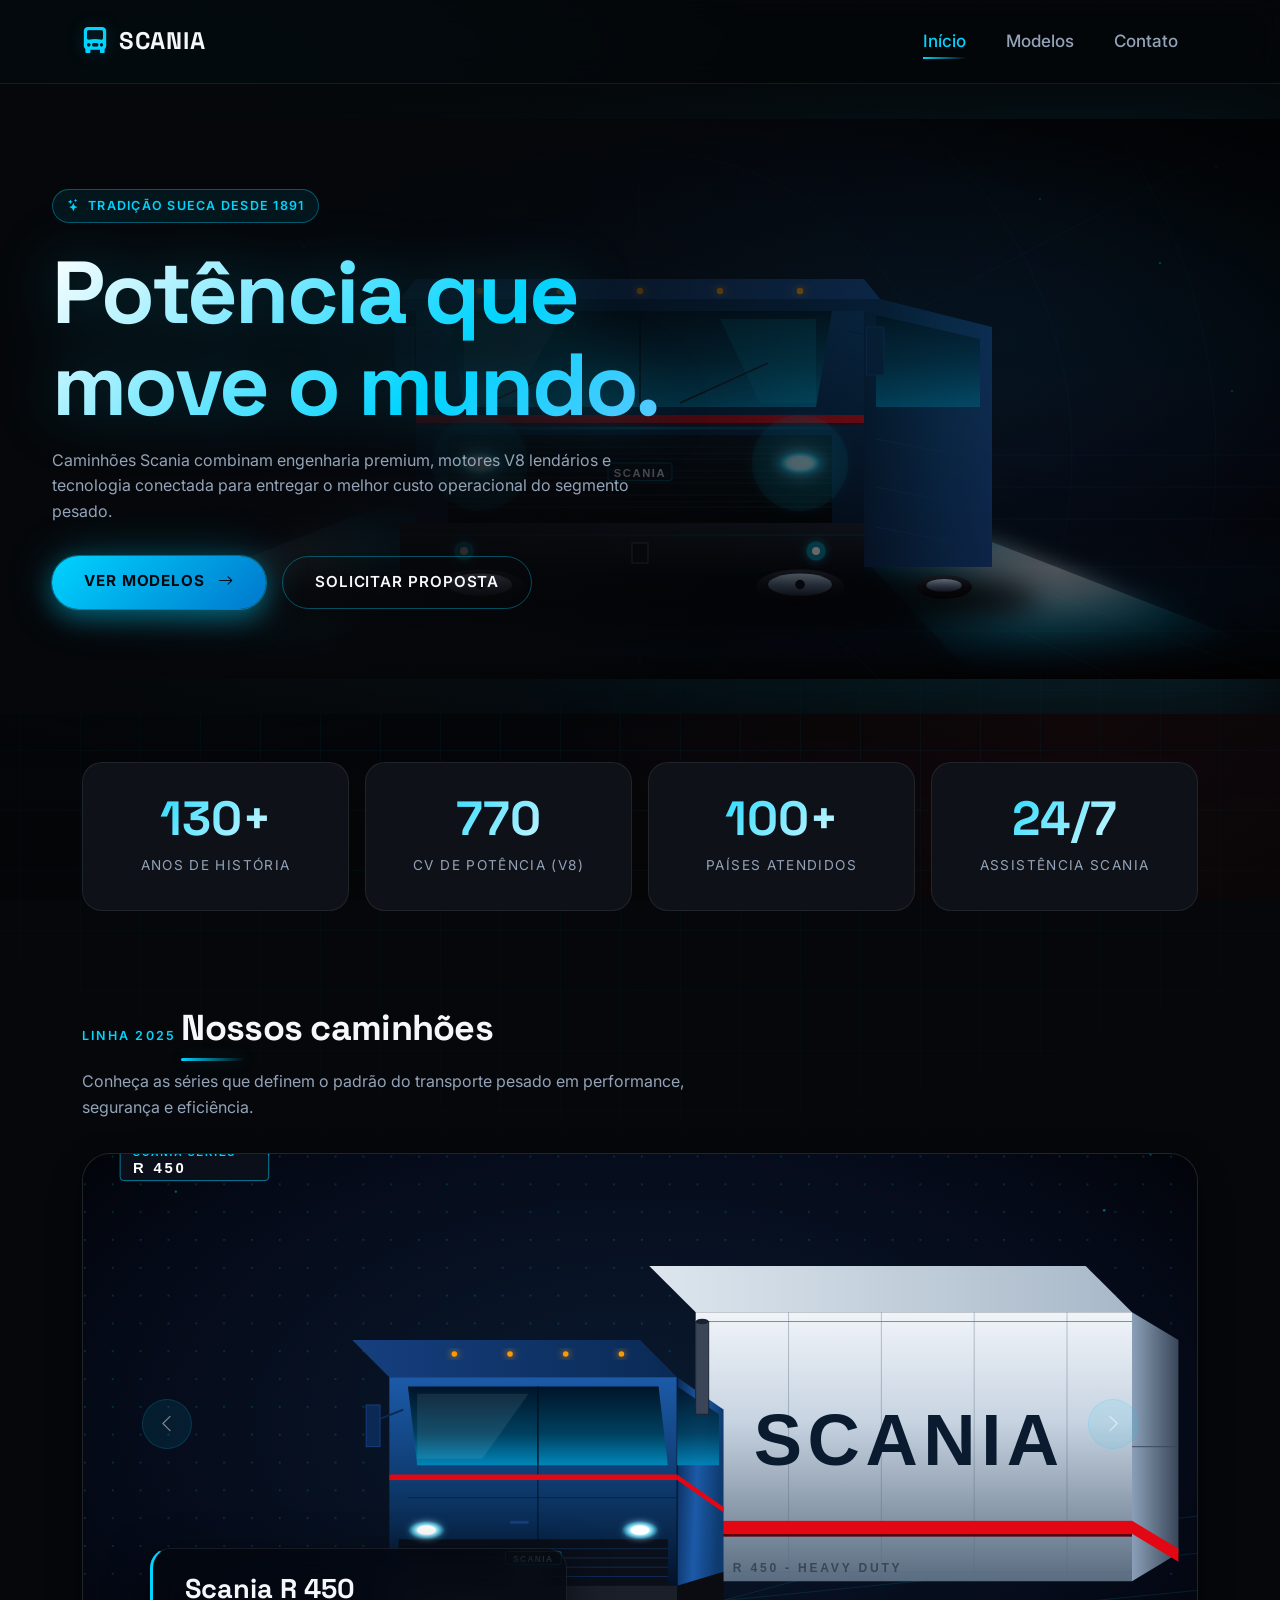
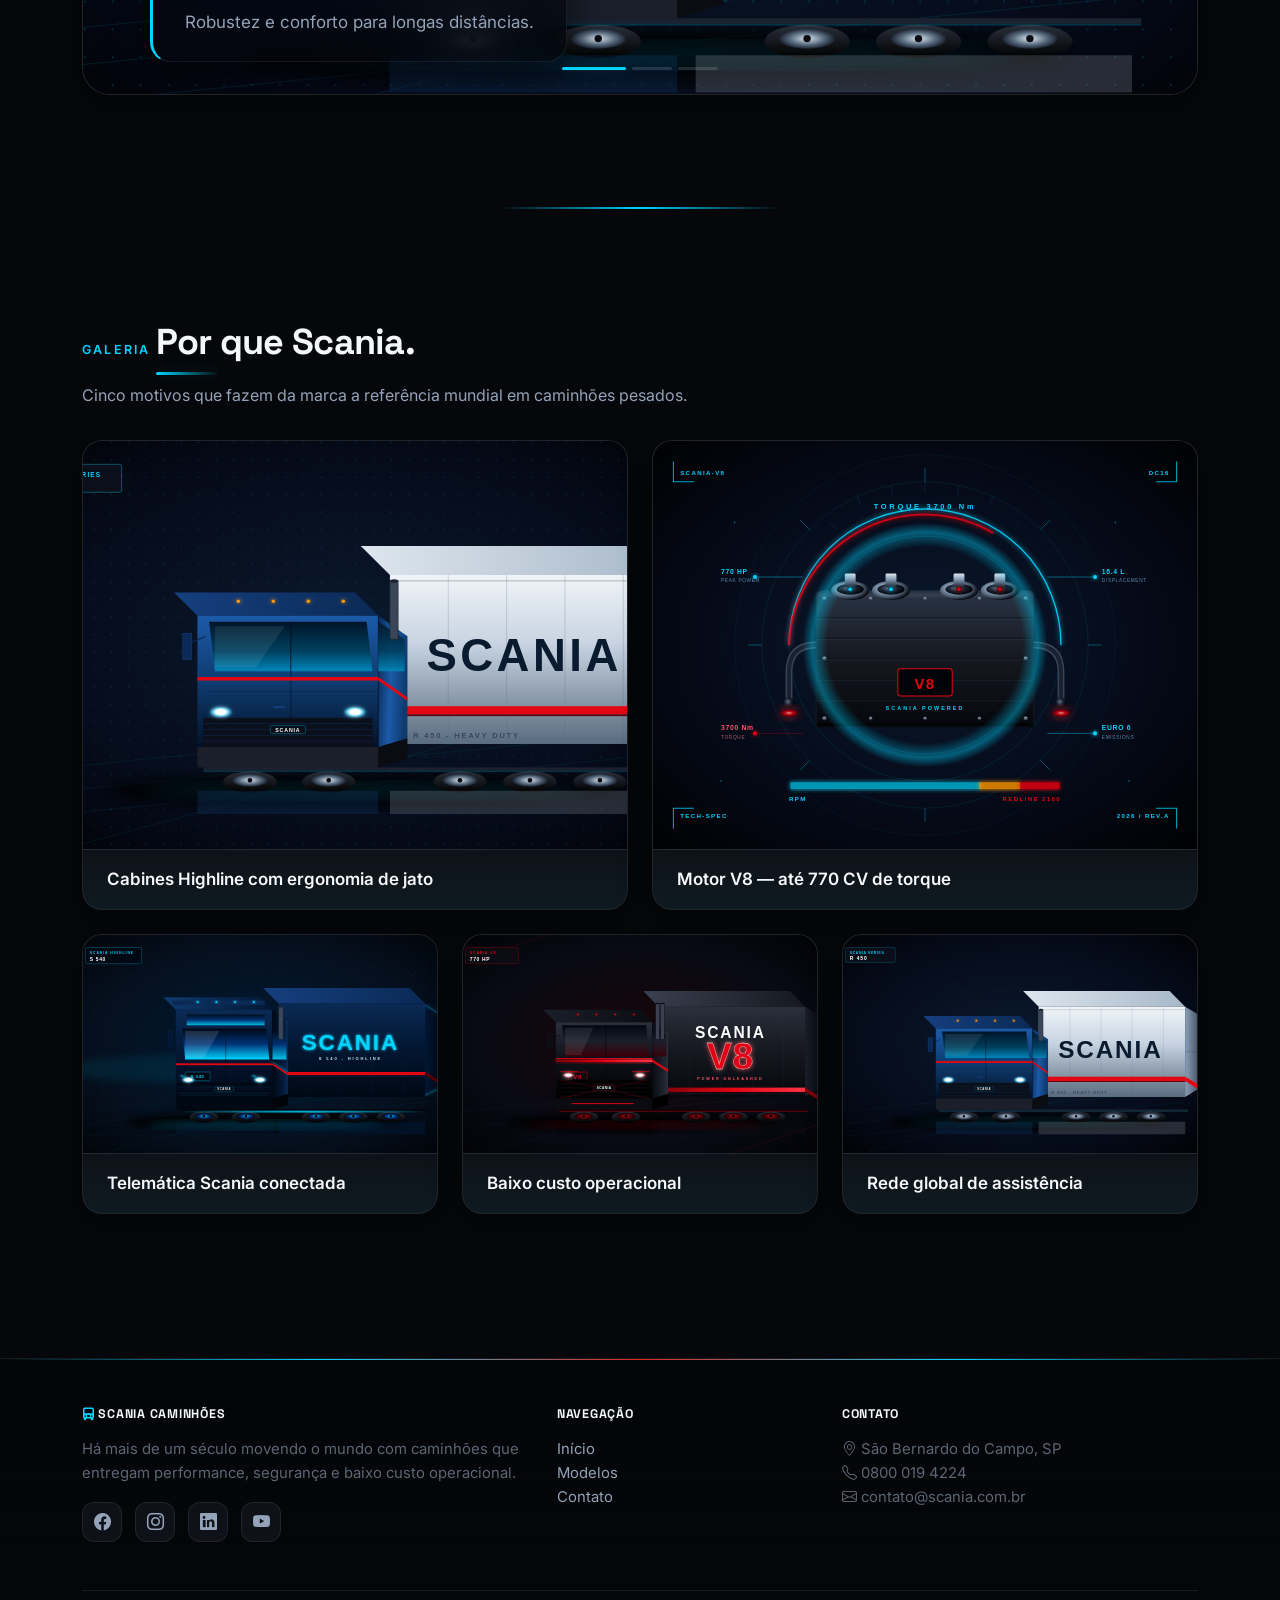
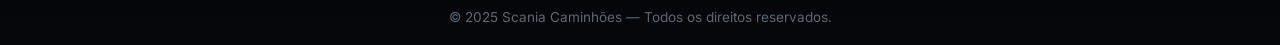
==== commit bd778f3e: "Adiciona SVGs isométricos S 540 Highline e detalhe do motor V8 - truck-iso-s540.svg: cabine Highline" ====
--- a/index.html
+++ b/index.html
@@ -117,7 +117,7 @@
             </div>
           </div>
           <div class="carousel-item">
-            <img src="img/truck-highline.svg" class="d-block w-100 imagem-carrossel" alt="Scania S 540">
+            <img src="img/truck-iso-s540.svg" class="d-block w-100 imagem-carrossel" alt="Scania S 540">
             <div class="carousel-caption d-none d-md-block">
               <h5>Scania S 540</h5>
               <p>Cabine Highline com o que há de mais avançado em tecnologia.</p>
@@ -153,7 +153,7 @@
 
         <figure class="card-galeria bento-item">
           <div class="img-wrap">
-            <img src="img/truck-iso-v8.svg" alt="Motor V8">
+            <img src="img/detail-engine.svg" alt="Motor V8 detalhe">
             <div class="overlay"><span>Engenharia V8 <i class="bi bi-arrow-right"></i></span></div>
           </div>
           <figcaption>Motor V8 — até 770 CV de torque</figcaption>
@@ -161,7 +161,7 @@
 
         <figure class="card-galeria bento-item">
           <div class="img-wrap">
-            <img src="img/truck-highline.svg" alt="Scania conectada">
+            <img src="img/truck-iso-s540.svg" alt="Scania S 540 conectada">
             <div class="overlay"><span>Saiba mais <i class="bi bi-arrow-right"></i></span></div>
           </div>
           <figcaption>Telemática Scania conectada</figcaption>
